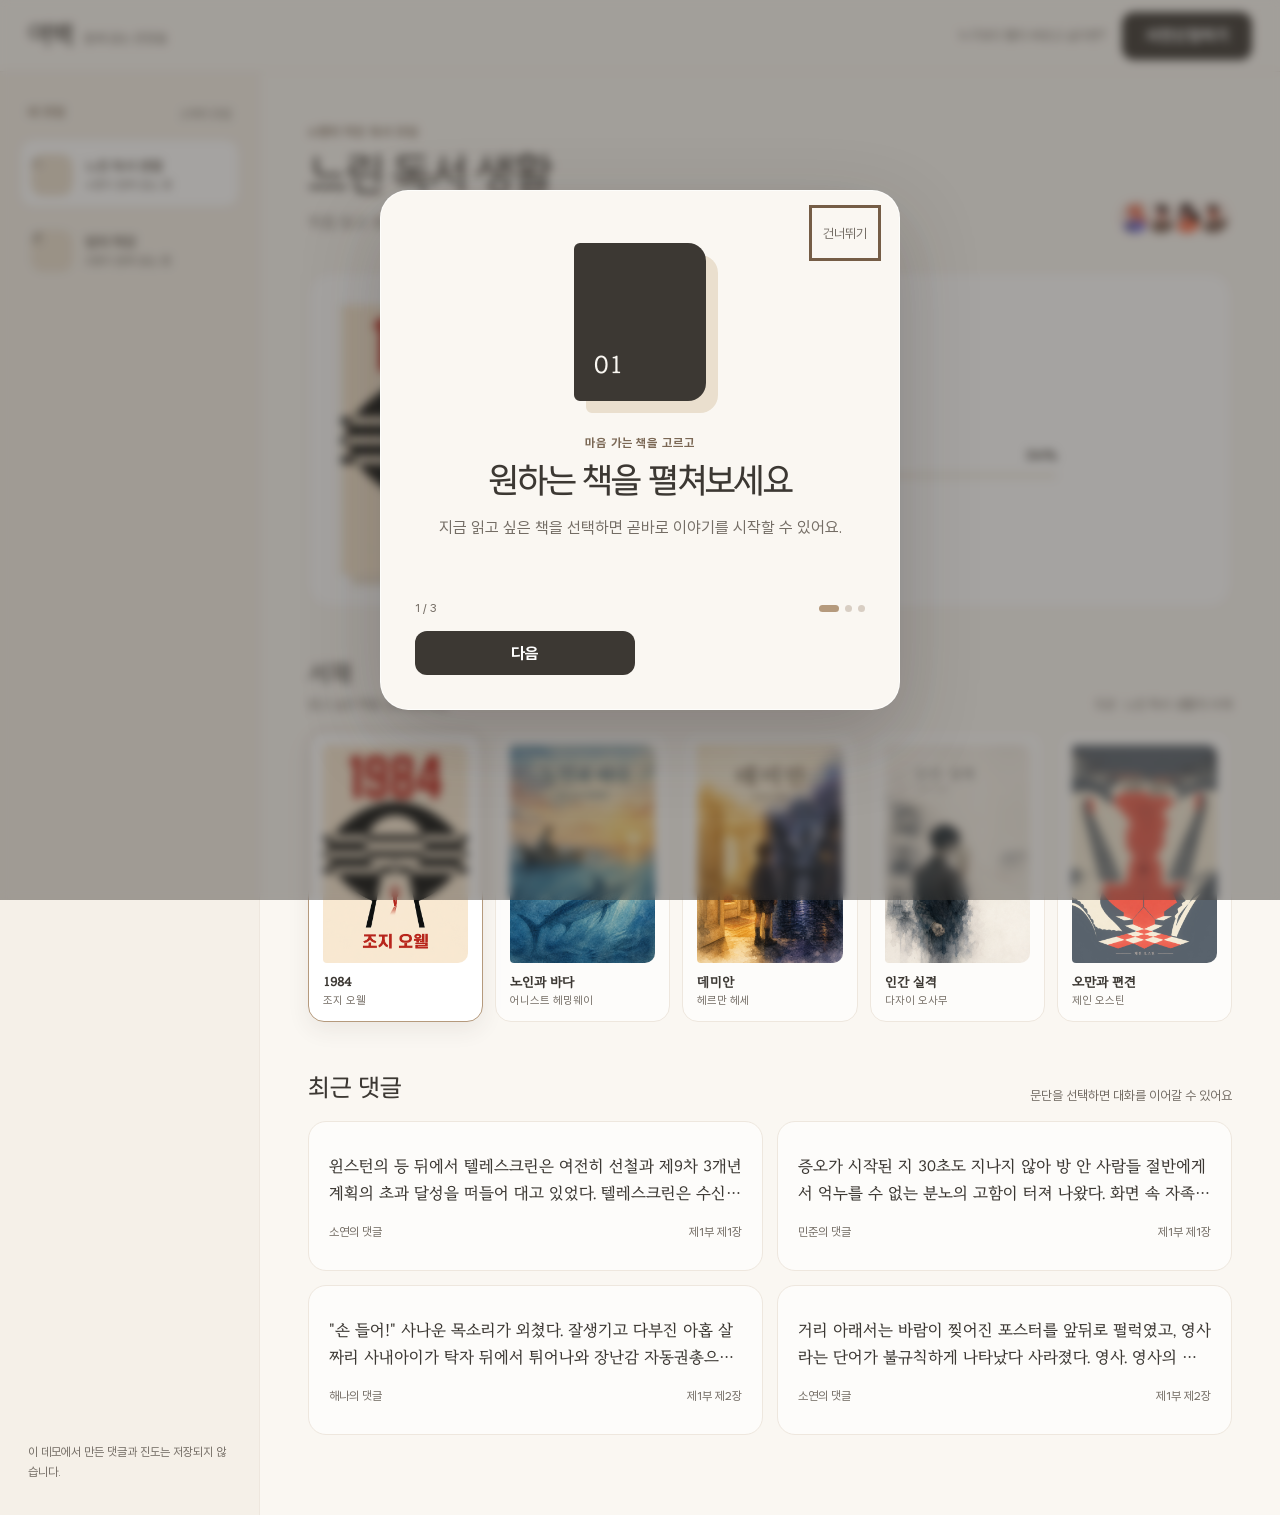
==== index.html @ 8139af8b "feat: 모임과 댓글에 프로필 이미지 적용 제공받은 무료 아바타 원본에서 여섯 인물 이미지를 추출해 모임 멤버와 댓글 작성자에 일관되게 매핑한다. 이미지 로딩 실패 시에는 기존 " ====
<!doctype html>
<html lang="ko">
<head>
  <meta charset="utf-8">
  <meta name="viewport" content="width=device-width, initial-scale=1">
  <meta name="description" content="함께 읽고, 문단에서 대화하는 여백의 브라우저 데모">
  <meta name="waitlist-endpoint" content="https://formspree.io/f/xeaqjkvp">
  <title>여백 — 함께 읽는 독서 모임</title>
  <link rel="icon" type="image/png" sizes="256x256" href="/images/app-icon.png">
  <link rel="stylesheet" href="/css/landing.css?v=20260827-4">
</head>
<body>
  <div id="app" class="app-shell" data-view="home">
    <header class="topbar">
      <button class="brand" type="button" data-action="go-home" aria-label="여백 모임 홈으로 이동">
        <span class="brand-mark" aria-hidden="true">여백</span>
        <span class="brand-copy">함께 읽는 문장들</span>
      </button>
      <div class="topbar-actions">
        <span class="session-note">누구보다 빨리 써보고 싶다면?</span>
        <button class="button button-primary waitlist-cta" type="button" data-action="open-waitlist">사전신청하기</button>
      </div>
    </header>

    <div id="loading" class="loading-state" role="status">
      <span class="loading-dot" aria-hidden="true"></span>
      책장을 펼치고 있어요
    </div>

    <main id="home-view" class="home-view" hidden>
      <nav class="club-nav" aria-label="내 모임">
        <div class="nav-heading">
          <p class="eyebrow">내 모임</p>
          <p class="nav-count">2개의 모임</p>
        </div>
        <div id="club-list" class="club-list"></div>
        <p class="demo-disclaimer">이 데모에서 만든 댓글과 진도는 저장되지 않습니다.</p>
      </nav>

      <section class="club-home" aria-labelledby="club-title">
        <div class="club-heading">
          <div>
            <p id="club-kicker" class="eyebrow"></p>
            <h1 id="club-title"></h1>
            <p id="club-description" class="club-description"></p>
          </div>
          <div id="member-stack" class="member-stack" aria-label="모임원"></div>
        </div>

        <article class="reading-card">
          <div id="book-cover" class="book-cover" aria-hidden="true"></div>
          <div class="reading-summary">
            <p class="eyebrow">함께 읽는 책</p>
            <h2 id="book-title"></h2>
            <p id="book-meta" class="book-meta"></p>
            <div class="progress-block">
              <div class="progress-label">
                <span>나의 독서 진도</span>
                <strong id="home-progress-text">0%</strong>
              </div>
              <div class="progress-track" aria-hidden="true"><span id="home-progress-bar"></span></div>
            </div>
            <button class="button button-primary" type="button" data-action="start-reading">
              이어서 읽기
              <svg aria-hidden="true" viewBox="0 0 24 24"><path d="m9 18 6-6-6-6"/></svg>
            </button>
          </div>
        </article>

        <section class="book-catalog-section" aria-labelledby="book-catalog-title">
          <div class="section-heading">
            <div>
              <h2 id="book-catalog-title" tabindex="-1">서재</h2>
              <p class="section-description subtle-copy">읽고 싶은 책을 선택해보세요</p>
            </div>
            <span id="book-count" class="subtle-copy"></span>
          </div>
          <div id="book-catalog" class="book-catalog"></div>
        </section>

        <section class="activity-section" aria-labelledby="activity-title">
          <div class="section-heading">
            <h2 id="activity-title">최근 댓글</h2>
            <span class="subtle-copy">문단을 선택하면 대화를 이어갈 수 있어요</span>
          </div>
          <div id="activity-list" class="activity-list"></div>
        </section>
      </section>
    </main>

    <main id="reader-view" class="reader-view" hidden>
      <nav class="reader-nav" aria-label="책 목차">
        <button class="back-button" type="button" data-action="go-home">
          <svg aria-hidden="true" viewBox="0 0 24 24"><path d="m15 18-6-6 6-6"/></svg>
          모임으로
        </button>
        <div class="reader-book-meta">
          <div id="reader-cover" class="reader-cover" aria-hidden="true"></div>
          <div><strong id="reader-book-title"></strong><span id="reader-book-author"></span></div>
        </div>
        <div id="chapter-list" class="chapter-list"></div>
      </nav>

      <section class="reading-pane" aria-labelledby="chapter-title">
        <div class="reader-toolbar" aria-label="읽기 설정">
          <button class="mobile-back" type="button" data-action="go-home" aria-label="모임으로 돌아가기">
            <svg aria-hidden="true" viewBox="0 0 24 24"><path d="m15 18-6-6 6-6"/></svg>
          </button>
          <label class="mobile-chapter-select">
            <span>목차</span>
            <select id="mobile-chapter" aria-label="읽을 장 선택"></select>
          </label>
          <div class="reading-progress-control">
            <div class="reading-progress-label">
              <span>독서 진도</span>
              <strong id="reader-progress-text">0%</strong>
            </div>
            <div id="reading-progress" class="reading-progress-track" role="progressbar" aria-label="독서 진행률" aria-valuemin="0" aria-valuemax="100" aria-valuenow="0" aria-valuetext="독서 진행률 0퍼센트">
              <span id="reading-progress-bar"></span>
            </div>
          </div>
          <div class="font-controls" aria-label="본문 글자 크기">
            <span>글자</span>
            <button type="button" data-action="font-decrease" aria-label="본문 글자 작게">가</button>
            <button type="button" data-action="font-increase" aria-label="본문 글자 크게" class="font-large">가</button>
          </div>
        </div>
        <article class="book-page">
          <header class="chapter-heading">
            <p id="chapter-number" class="eyebrow"></p>
            <h1 id="chapter-title" tabindex="-1"></h1>
          </header>
          <div id="passage-list" class="passage-list"></div>
        </article>
      </section>

      <aside id="comment-panel" class="comment-panel" aria-labelledby="comment-heading" aria-hidden="true">
        <div class="comment-panel-header">
          <div>
            <p class="eyebrow">선택한 문단</p>
            <h2 id="comment-heading">함께 남긴 생각</h2>
          </div>
          <button class="icon-button panel-close" type="button" data-action="close-comments" aria-label="댓글 패널 닫기">
            <svg aria-hidden="true" viewBox="0 0 24 24"><path d="m6 6 12 12M18 6 6 18"/></svg>
          </button>
        </div>
        <blockquote id="selected-passage" class="selected-passage"></blockquote>
        <div id="comment-list" class="comment-list"></div>
        <form id="comment-form" class="comment-form">
          <label for="comment-input">내 생각 남기기</label>
          <textarea id="comment-input" rows="3" maxlength="1000" placeholder="이 문단에 당신의 여백을 남겨주세요"></textarea>
          <div class="form-footer">
            <span id="comment-count">0 / 1000</span>
            <div class="form-actions">
              <button id="cancel-edit" class="button button-ghost" type="button" data-action="cancel-edit" hidden>취소</button>
              <button id="submit-comment" class="button button-primary button-small" type="submit" disabled>댓글 남기기</button>
            </div>
          </div>
        </form>
      </aside>
      <button id="panel-scrim" class="panel-scrim" type="button" data-action="close-comments" aria-label="댓글 배경 닫기" tabindex="-1"></button>
    </main>

    <div id="waitlist-backdrop" class="waitlist-backdrop" hidden>
      <section id="waitlist-dialog" class="waitlist-dialog" role="dialog" aria-modal="true" aria-labelledby="waitlist-title" aria-describedby="waitlist-description waitlist-privacy" tabindex="-1">
        <button class="icon-button waitlist-close" type="button" data-action="close-waitlist" aria-label="사전신청 창 닫기">
          <svg aria-hidden="true" viewBox="0 0 24 24"><path d="m6 6 12 12M18 6 6 18"/></svg>
        </button>
        <img class="waitlist-app-icon" src="/images/app-icon.png" width="112" height="112" alt="여백 앱 아이콘">
        <p class="eyebrow">곧 앱스토어에서 만나요</p>
        <h2 id="waitlist-title">여백을 가장 먼저 만나보세요</h2>
        <p id="waitlist-description" class="waitlist-description">지금 사전신청하면 출시 소식과 함께 누구보다 빠르게 이용할 수 있어요.</p>

        <form id="waitlist-form" class="waitlist-form" novalidate>
          <label class="waitlist-email-label" for="waitlist-email">이메일</label>
          <div class="waitlist-field-row">
            <input id="waitlist-email" name="email" type="email" required autocomplete="email" maxlength="254" inputmode="email" placeholder="name@example.com" aria-describedby="waitlist-privacy waitlist-status">
            <button id="waitlist-submit" class="button button-primary" type="submit">사전신청하기</button>
          </div>
          <label class="waitlist-consent" for="waitlist-privacy-consent">
            <input id="waitlist-privacy-consent" name="privacy_consent" type="checkbox" required>
            <span><strong>개인정보 수집·이용에 동의해요. (필수)</strong></span>
          </label>
          <label class="waitlist-consent" for="waitlist-overseas-consent">
            <input id="waitlist-overseas-consent" name="overseas_consent" type="checkbox" required>
            <span><strong>개인정보 국외 이전에 동의해요. (필수)</strong></span>
          </label>
          <details id="waitlist-privacy" class="waitlist-privacy" open>
            <summary>자세히 보기</summary>
            <p><strong>수집·이용:</strong> 이메일 주소 · 여백 앱 출시 및 사전신청 안내 · 출시 안내 발송 후 30일 또는 동의 철회 시까지</p>
            <p><strong>국외 이전:</strong> 이메일 주소 · 미국 Formspree, Inc. (security@formspree.io) · 제출 시 TLS 암호화 전송 · 접수 저장 및 알림 전달 · 전송 후 30일</p>
            <p>각 동의를 거부할 수 있지만, 동의하지 않으면 사전신청을 할 수 없습니다.</p>
          </details>
          <p id="waitlist-status" class="waitlist-status" role="status" aria-live="polite"></p>
        </form>

        <div id="waitlist-success" class="waitlist-success" role="status" aria-live="polite" hidden>
          <span class="waitlist-success-mark" aria-hidden="true">✓</span>
          <h3>사전신청이 완료됐어요</h3>
          <p>여백이 출시되면 가장 먼저 알려드릴게요.</p>
          <button class="button button-primary" type="button" data-action="close-waitlist">확인</button>
        </div>
      </section>
    </div>

    <div id="tutorial-backdrop" class="tutorial-backdrop" hidden>
      <section id="tutorial-dialog" class="tutorial-dialog" role="dialog" aria-modal="true" aria-labelledby="tutorial-title" aria-describedby="tutorial-description" tabindex="-1">
        <button id="tutorial-skip" class="tutorial-skip" type="button" data-action="tutorial-close">건너뛰기</button>
        <div id="tutorial-symbol" class="tutorial-symbol" aria-hidden="true"></div>
        <div class="tutorial-copy" aria-live="polite">
          <p id="tutorial-kicker" class="eyebrow"></p>
          <h2 id="tutorial-title" tabindex="-1"></h2>
          <p id="tutorial-description"></p>
        </div>
        <div class="tutorial-progress">
          <span id="tutorial-step-status"></span>
          <div id="tutorial-dots" class="tutorial-dots" aria-hidden="true"></div>
        </div>
        <div class="tutorial-actions">
          <button id="tutorial-previous" class="button button-ghost" type="button" data-action="tutorial-previous">이전</button>
          <button id="tutorial-next" class="button button-primary" type="button" data-action="tutorial-next">다음</button>
        </div>
      </section>
    </div>

    <div id="toast" class="toast" role="status" aria-live="polite" aria-atomic="true"></div>
  </div>
  <script src="/js/demo.js?v=20260827-3" defer></script>
</body>
</html>
---- css/landing.css ----
@font-face {
  font-family: "Wanted Sans";
  src: url("/fonts/wanted-sans-regular.ttf") format("truetype");
  font-weight: 400;
  font-display: swap;
}

@font-face {
  font-family: "Wanted Sans";
  src: url("/fonts/wanted-sans-bold.ttf") format("truetype");
  font-weight: 700;
  font-display: swap;
}

@font-face {
  font-family: "Yuhan Kimberly";
  src: url("/fonts/yuhan-kimberly-medium.ttf") format("truetype");
  font-weight: 500 800;
  font-display: swap;
}

@font-face {
  font-family: "RIDI Batang";
  src: url("/fonts/ridi-batang.otf") format("opentype");
  font-weight: 400;
  font-display: swap;
}

:root {
  --paper: #faf7f2;
  --ink: #3c3833;
  --accent: #b59a7d;
  --surface: #fff;
  --soft: #f5f0e8;
  --highlight: #eadfce;
  --line: #eee7de;
  --muted: #746d65;
  --sans: "Wanted Sans", "Pretendard", "Noto Sans KR", system-ui, sans-serif;
  --brand: "Yuhan Kimberly", "Nanum Myeongjo", serif;
  --reader: "RIDI Batang", "KoPub Batang", "Noto Serif KR", serif;
  --reader-size: 19px;
  --focus: #755d46;
}

* { box-sizing: border-box; }
[hidden] { display: none !important; }
html { color-scheme: light; background: var(--paper); }
body { margin: 0; color: var(--ink); background: var(--paper); font-family: var(--sans); }
button, textarea, input, select { font: inherit; }
button { color: inherit; }
button, input[type="range"] { cursor: pointer; }
button:focus-visible, textarea:focus-visible, input:focus-visible, select:focus-visible, #chapter-title:focus-visible { outline: 3px solid var(--focus); outline-offset: 3px; }
svg { width: 20px; height: 20px; fill: none; stroke: currentColor; stroke-width: 1.8; stroke-linecap: round; stroke-linejoin: round; }

.app-shell { min-height: 100dvh; }
.topbar { height: 72px; padding: 0 28px; display: flex; align-items: center; justify-content: space-between; border-bottom: 1px solid var(--line); background: color-mix(in srgb, var(--paper) 94%, transparent); position: sticky; top: 0; z-index: 20; backdrop-filter: blur(12px); }
.brand { display: flex; align-items: baseline; gap: 12px; padding: 8px 0; border: 0; background: none; }
.brand-mark { font-family: var(--brand); font-size: 26px; font-weight: 700; letter-spacing: -.04em; }
.brand-copy { color: var(--muted); font-size: 13px; }
.topbar-actions { display: flex; align-items: center; gap: 16px; }
.session-note, .subtle-copy { color: var(--muted); font-size: 13px; }
.button { min-height: 44px; padding: 0 18px; display: inline-flex; align-items: center; justify-content: center; gap: 8px; border: 1px solid transparent; border-radius: 12px; font-weight: 650; transition: background 180ms ease, border-color 180ms ease, transform 180ms ease; }
.button-primary { background: var(--ink); color: var(--surface); }
.button-primary:disabled { cursor: not-allowed; opacity: .42; }
.button-ghost { background: transparent; border-color: #d8cec3; }
.button-small { min-height: 40px; padding-inline: 15px; }
.waitlist-cta { min-height: 48px; padding-inline: 22px; font-weight: 750; }

.loading-state { min-height: calc(100dvh - 72px); display: flex; gap: 12px; align-items: center; justify-content: center; color: var(--muted); }
.loading-dot { width: 10px; height: 10px; border-radius: 50%; background: var(--accent); animation: breathe 1s ease-in-out infinite alternate; }
@keyframes breathe { to { opacity: .35; transform: scale(.75); } }

.home-view { width: 100%; min-width: 0; min-height: calc(100dvh - 72px); grid-template-columns: 260px minmax(0, 1fr); }
.home-view:not([hidden]) { display: grid; }
.club-nav { min-width: 0; padding: 32px 20px; border-right: 1px solid var(--line); background: var(--soft); display: flex; flex-direction: column; }
.nav-heading { padding: 0 8px 18px; display: flex; justify-content: space-between; align-items: end; }
.eyebrow { margin: 0; color: #7b6855; font-size: 12px; line-height: 1.4; font-weight: 750; letter-spacing: .08em; text-transform: uppercase; }
.nav-count { margin: 0; color: var(--muted); font-size: 12px; }
.club-list { display: grid; gap: 8px; }
.club-button { width: 100%; min-height: 64px; padding: 10px; border: 1px solid transparent; border-radius: 14px; background: transparent; display: grid; grid-template-columns: 42px 1fr; gap: 12px; text-align: left; align-items: center; }
.club-button[aria-current="true"] { background: var(--surface); border-color: var(--line); }
.club-icon { width: 42px; height: 42px; border-radius: 12px; display: grid; place-items: center; background: var(--highlight); font-family: var(--brand); font-weight: 700; }
.club-button strong, .club-button span { display: block; overflow: hidden; text-overflow: ellipsis; white-space: nowrap; }
.club-button strong { font-size: 14px; }
.club-button span { margin-top: 4px; color: var(--muted); font-size: 12px; }
.demo-disclaimer { margin: auto 8px 0; color: var(--muted); font-size: 12px; line-height: 1.65; }
.club-home { width: min(1050px, 100%); min-width: 0; margin: 0 auto; padding: 52px 48px 80px; }
.club-heading { display: flex; justify-content: space-between; gap: 32px; align-items: end; }
.club-heading h1 { margin: 8px 0 6px; font-family: var(--brand); font-size: clamp(30px, 4vw, 44px); letter-spacing: -.04em; }
.club-description { max-width: 620px; margin: 0; color: var(--muted); line-height: 1.7; }
.member-stack { display: flex; flex-direction: row-reverse; justify-content: flex-end; padding-left: 12px; }
.member-avatar { width: 38px; height: 38px; margin-left: -12px; display: grid; place-items: center; overflow: hidden; position: relative; border: 3px solid var(--paper); border-radius: 50%; background: var(--highlight); font-size: 12px; font-weight: 750; }
.member-avatar:nth-child(even) { background: #ded9cf; }
.reading-card { margin-top: 36px; padding: 32px; display: grid; grid-template-columns: 180px minmax(0, 1fr); gap: 36px; align-items: center; border: 1px solid var(--line); border-radius: 24px; background: var(--surface); }
.book-cover { aspect-ratio: 2 / 3; padding: 18px; border-radius: 5px 14px 14px 5px; overflow: hidden; background: var(--ink); color: var(--paper); display: flex; align-items: flex-end; box-shadow: 10px 10px 0 var(--highlight); font-family: var(--reader); font-size: 19px; line-height: 1.45; word-break: keep-all; }
.book-cover.has-image { padding: 0; }
.book-cover img, .book-choice-cover img, .reader-cover img { width: 100%; height: 100%; display: block; object-fit: cover; }
.reading-summary h2 { margin: 8px 0 6px; font-family: var(--reader); font-size: clamp(25px, 3vw, 34px); font-weight: 600; }
.book-meta { margin: 0; color: var(--muted); }
.progress-block { max-width: 500px; margin: 30px 0 22px; }
.progress-label { margin-bottom: 9px; display: flex; justify-content: space-between; font-size: 13px; }
.progress-track { height: 7px; border-radius: 99px; background: var(--soft); overflow: hidden; }
.progress-track span { height: 100%; display: block; border-radius: inherit; background: var(--accent); transition: width 200ms ease; }
.book-catalog-section, .activity-section { margin-top: 52px; }
.section-heading { display: flex; justify-content: space-between; align-items: end; gap: 24px; margin-bottom: 18px; }
.section-heading h2 { margin: 6px 0 0; font-family: var(--brand); font-size: 24px; }
.section-heading h2:first-child { margin-top: 0; }
.section-description { margin: 8px 0 0; }
.book-catalog { display: grid; grid-template-columns: repeat(5, minmax(0, 1fr)); gap: 12px; }
.book-choice { min-width: 0; padding: 14px; border: 1px solid var(--line); border-radius: 16px; background: rgba(255,255,255,.64); text-align: left; transition: border-color 180ms ease, background 180ms ease, transform 180ms ease; }
.book-choice[aria-current="true"] { border-color: var(--accent); background: var(--surface); box-shadow: 0 8px 22px rgba(60,56,51,.08); }
.book-choice-cover { aspect-ratio: 2 / 3; margin-bottom: 13px; padding: 12px; border-radius: 4px 10px 10px 4px; overflow: hidden; display: flex; align-items: flex-end; background: var(--book-tone, var(--ink)); color: var(--paper); font-family: var(--reader); font-size: 13px; line-height: 1.35; word-break: keep-all; }
.book-choice-cover.has-image { padding: 0; }
.book-choice strong, .book-choice span { display: block; overflow: hidden; text-overflow: ellipsis; white-space: nowrap; }
.book-choice strong { font-family: var(--reader); font-size: 13px; }
.book-choice > span:last-child { margin-top: 5px; color: var(--muted); font-size: 11px; }
.book-choice:nth-child(5n+2) { --book-tone: #74665a; }
.book-choice:nth-child(5n+3) { --book-tone: #5d6860; }
.book-choice:nth-child(5n+4) { --book-tone: #6f6062; }
.book-choice:nth-child(5n+5) { --book-tone: #59636d; }
.activity-list { display: grid; grid-template-columns: repeat(2, minmax(0, 1fr)); gap: 14px; }
.activity-card { min-height: 150px; padding: 20px; border: 1px solid var(--line); border-radius: 18px; background: rgba(255,255,255,.64); text-align: left; }
.activity-card blockquote { margin: 0 0 18px; font-family: var(--reader); line-height: 1.7; display: -webkit-box; -webkit-line-clamp: 2; -webkit-box-orient: vertical; overflow: hidden; }
.activity-meta { display: flex; justify-content: space-between; gap: 16px; color: var(--muted); font-size: 12px; }

.reader-view { min-height: calc(100dvh - 72px); grid-template-columns: 230px minmax(480px, 1fr) 360px; }
.reader-view:not([hidden]) { display: grid; }
.reader-nav { padding: 24px 16px; border-right: 1px solid var(--line); background: var(--soft); }
.back-button, .mobile-back { min-height: 44px; border: 0; background: none; display: inline-flex; align-items: center; gap: 8px; font-weight: 650; }
.reader-book-meta { margin: 22px 4px 28px; display: grid; grid-template-columns: 44px minmax(0, 1fr); gap: 12px; align-items: center; }
.reader-cover { width: 44px; aspect-ratio: 2 / 3; border-radius: 3px 7px 7px 3px; overflow: hidden; background: var(--ink); box-shadow: 4px 4px 0 var(--highlight); }
.reader-book-meta strong, .reader-book-meta span { display: block; overflow: hidden; text-overflow: ellipsis; white-space: nowrap; }
.reader-book-meta strong { font-family: var(--reader); font-size: 13px; }
.reader-book-meta span { margin-top: 4px; color: var(--muted); font-size: 11px; }
.chapter-list { display: grid; gap: 4px; }
.chapter-button { width: 100%; min-height: 48px; padding: 8px 10px; border: 0; border-radius: 10px; background: transparent; display: grid; grid-template-columns: 24px 1fr; gap: 8px; text-align: left; color: var(--muted); }
.chapter-button[aria-current="true"] { color: var(--ink); background: var(--surface); font-weight: 700; }
.chapter-number { color: var(--accent); }
.reading-pane { min-width: 0; background: var(--paper); }
.reader-toolbar { min-height: 68px; padding: 10px 24px; border-bottom: 1px solid var(--line); display: flex; align-items: center; justify-content: space-between; gap: 24px; position: sticky; top: 72px; z-index: 10; background: color-mix(in srgb, var(--paper) 95%, transparent); backdrop-filter: blur(10px); }
.mobile-back { display: none; padding: 0; }
.mobile-chapter-select { display: none; }
.reading-progress-control { flex: 1; max-width: 420px; display: grid; gap: 7px; font-size: 12px; color: var(--muted); }
.reading-progress-label { display: flex; align-items: center; justify-content: space-between; gap: 12px; }
.reading-progress-label span { display: flex; align-items: baseline; gap: 8px; }
.reading-progress-control strong { color: var(--ink); }
.reading-progress-track { height: 7px; border-radius: 99px; background: #e9e1d7; overflow: hidden; }
.reading-progress-track span { width: 0; height: 100%; display: block; border-radius: inherit; background: var(--accent); transition: width 180ms ease; }
.font-controls { display: flex; align-items: center; gap: 5px; color: var(--muted); font-size: 12px; }
.font-controls button { width: 40px; height: 40px; border: 1px solid var(--line); border-radius: 10px; background: var(--surface); font-family: var(--reader); }
.font-controls .font-large { font-size: 18px; }
.book-page { width: min(680px, calc(100% - 56px)); margin: 0 auto; padding: 68px 0 120px; }
.chapter-heading { margin-bottom: 50px; }
.chapter-heading h1 { margin: 10px 0 18px; font-family: var(--reader); font-size: clamp(30px, 4vw, 42px); font-weight: 600; line-height: 1.4; }
.passage-list { display: grid; gap: 10px; font-family: var(--reader); font-size: var(--reader-size); line-height: 2.05; word-break: keep-all; }
.passage { width: calc(100% + 28px); margin-left: -14px; padding: 12px 14px; border: 0; border-left: 3px solid transparent; border-radius: 8px; background: transparent; text-align: left; position: relative; }
.passage.has-comments { text-decoration: underline; text-decoration-color: var(--accent); text-decoration-thickness: 2px; text-underline-offset: 5px; }
.passage[aria-pressed="true"] { background: var(--highlight); border-left-color: var(--accent); text-decoration: none; }
.passage-badge { margin-left: 8px; display: inline-flex; min-width: 23px; height: 23px; padding: 0 7px; align-items: center; justify-content: center; border-radius: 99px; background: var(--surface); color: var(--muted); font: 700 11px/1 var(--sans); text-decoration: none; vertical-align: middle; }
.comment-panel { min-width: 0; padding: 26px 24px; border-left: 1px solid var(--line); background: var(--surface); display: flex; flex-direction: column; max-height: calc(100dvh - 72px); position: sticky; top: 72px; }
.comment-panel[aria-hidden="true"] { opacity: .66; }
.comment-panel-header { display: flex; align-items: start; justify-content: space-between; gap: 16px; }
.comment-panel h2 { margin: 6px 0 0; font-family: var(--brand); font-size: 22px; }
.icon-button { width: 44px; height: 44px; padding: 0; border: 1px solid var(--line); border-radius: 12px; background: var(--surface); display: grid; place-items: center; }
.panel-close { display: none; }
.selected-passage { margin: 22px 0 18px; padding: 15px 16px; border-left: 3px solid var(--accent); background: var(--soft); color: #5b554f; font-family: var(--reader); font-size: 14px; line-height: 1.8; }
.selected-passage:empty::after { content: "본문에서 문단을 선택해 주세요."; font-family: var(--sans); color: var(--muted); }
.comment-list { flex: 1; min-height: 120px; overflow: auto; padding-right: 3px; }
.comment-empty { padding: 24px 0; color: var(--muted); font-size: 13px; line-height: 1.7; text-align: center; }
.comment { padding: 15px 0; border-bottom: 1px solid var(--line); }
.comment.is-targeted { animation: comment-highlight 1800ms ease-out; }
@keyframes comment-highlight {
  from { background: var(--highlight); box-shadow: 0 0 0 8px var(--highlight); }
  to { background: transparent; box-shadow: 0 0 0 0 transparent; }
}
.comment-top { display: flex; justify-content: space-between; gap: 12px; align-items: center; }
.comment-author { display: flex; gap: 8px; align-items: center; font-size: 13px; font-weight: 750; }
.tiny-avatar { width: 26px; height: 26px; display: grid; place-items: center; overflow: hidden; position: relative; border-radius: 50%; background: var(--highlight); font-size: 10px; }
.member-avatar img, .tiny-avatar img { width: 100%; height: 100%; display: block; position: absolute; inset: 0; object-fit: cover; }
.comment-actions { display: flex; }
.comment-actions button { min-width: 40px; min-height: 36px; border: 0; background: none; color: var(--muted); font-size: 11px; }
.comment p { margin: 10px 0 0; font-size: 14px; line-height: 1.7; white-space: pre-wrap; }
.comment-form { margin-top: 18px; padding-top: 18px; border-top: 1px solid var(--line); }
.comment-form label { display: block; margin-bottom: 9px; font-size: 13px; font-weight: 750; }
.comment-form textarea { width: 100%; resize: vertical; min-height: 86px; padding: 12px; border: 1px solid #d8cec3; border-radius: 12px; color: var(--ink); background: var(--paper); line-height: 1.55; }
.form-footer { margin-top: 8px; display: flex; align-items: center; justify-content: space-between; gap: 12px; color: var(--muted); font-size: 11px; }
.form-actions { display: flex; gap: 6px; }
.panel-scrim { display: none; }
.waitlist-backdrop { padding: 24px; position: fixed; inset: 0; z-index: 130; display: grid; place-items: center; background: rgba(60,56,51,.5); backdrop-filter: blur(6px); }
.waitlist-dialog { width: min(520px, 100%); max-height: calc(100dvh - 48px); overflow-y: auto; padding: 38px; border: 1px solid rgba(255,255,255,.72); border-radius: 28px; background: var(--paper); box-shadow: 0 28px 80px rgba(40,35,30,.28); position: relative; text-align: center; }
.waitlist-close { position: absolute; top: 18px; right: 18px; }
.waitlist-app-icon { width: 112px; height: 112px; margin: 2px auto 24px; display: block; border-radius: 28px; box-shadow: 0 14px 32px rgba(60,56,51,.16); }
.waitlist-dialog h2 { margin: 10px 0 12px; font-family: var(--brand); font-size: clamp(27px, 5vw, 36px); letter-spacing: -.04em; word-break: keep-all; }
.waitlist-description { max-width: 400px; margin: 0 auto; color: var(--muted); line-height: 1.75; word-break: keep-all; }
.waitlist-form { margin-top: 28px; text-align: left; }
.waitlist-email-label { display: block; margin-bottom: 9px; font-size: 13px; font-weight: 750; }
.waitlist-field-row { display: grid; grid-template-columns: minmax(0, 1fr) auto; gap: 8px; }
.waitlist-field-row input { width: 100%; min-width: 0; min-height: 48px; padding: 0 14px; border: 1px solid #d8cec3; border-radius: 12px; color: var(--ink); background: var(--surface); }
.waitlist-field-row input::placeholder { color: #a49c94; }
.waitlist-field-row input[aria-invalid="true"] { border-color: #a1493f; }
.waitlist-consent { margin: 13px 0 0; display: flex; align-items: flex-start; gap: 9px; color: var(--ink); font-size: 12px; line-height: 1.5; cursor: pointer; }
.waitlist-consent input { width: 16px; height: 16px; margin: 1px 0 0; flex: 0 0 auto; accent-color: var(--ink); }
.waitlist-consent input[aria-invalid="true"] { outline: 2px solid #a1493f; outline-offset: 2px; }
.waitlist-privacy { margin: 8px 0 0 25px; color: var(--muted); font-size: 11px; line-height: 1.55; }
.waitlist-privacy summary { width: fit-content; cursor: pointer; text-decoration: underline; text-underline-offset: 2px; }
.waitlist-privacy p { margin: 7px 0 0; }
.waitlist-status { min-height: 20px; margin: 8px 0 0; color: #98433a; font-size: 13px; line-height: 1.5; }
.waitlist-success { padding-top: 10px; }
.waitlist-success-mark { width: 54px; height: 54px; margin: 0 auto 18px; border-radius: 50%; display: grid; place-items: center; background: var(--highlight); color: #5d4d3c; font-size: 25px; font-weight: 750; }
.waitlist-success h3 { margin: 0; font-family: var(--brand); font-size: 26px; }
.waitlist-success p { margin: 10px 0 24px; color: var(--muted); line-height: 1.65; }
.waitlist-success .button { width: 100%; }
.tutorial-backdrop { padding: 24px; position: fixed; inset: 0; z-index: 120; display: grid; place-items: center; background: rgba(60,56,51,.46); backdrop-filter: blur(5px); }
.tutorial-dialog { width: min(520px, 100%); min-height: 520px; padding: 34px; border: 1px solid rgba(255,255,255,.72); border-radius: 28px; background: var(--paper); box-shadow: 0 28px 80px rgba(40,35,30,.24); position: relative; display: flex; flex-direction: column; }
.tutorial-skip { min-height: 44px; padding: 0 8px; border: 0; background: transparent; color: var(--muted); position: absolute; top: 20px; right: 24px; font-size: 13px; }
.tutorial-symbol { width: 132px; height: 158px; margin: 18px auto 34px; padding: 20px; border-radius: 6px 18px 18px 6px; display: grid; place-items: end start; background: var(--ink); color: var(--paper); box-shadow: 12px 12px 0 var(--highlight); font-family: var(--reader); font-size: 26px; line-height: 1.2; transition: background 180ms ease, transform 180ms ease; }
.tutorial-dialog[data-step="1"] .tutorial-symbol { background: #5d6860; transform: rotate(1.5deg); }
.tutorial-dialog[data-step="2"] .tutorial-symbol { background: #6f6062; transform: rotate(-1.5deg); }
.tutorial-copy { text-align: center; }
.tutorial-copy h2 { margin: 9px 0 12px; font-family: var(--brand); font-size: clamp(26px, 5vw, 34px); letter-spacing: -.035em; }
.tutorial-copy > p:last-child { max-width: 410px; margin: 0 auto; color: var(--muted); line-height: 1.75; word-break: keep-all; }
.tutorial-progress { margin-top: auto; padding-top: 32px; display: flex; align-items: center; justify-content: space-between; color: var(--muted); font-size: 12px; }
.tutorial-dots { display: flex; gap: 6px; }
.tutorial-dot { width: 7px; height: 7px; border-radius: 50%; background: #d8cec3; }
.tutorial-dot.is-current { width: 20px; border-radius: 99px; background: var(--accent); }
.tutorial-actions { margin-top: 16px; display: grid; grid-template-columns: 1fr 1fr; gap: 10px; }
.toast { max-width: min(420px, calc(100vw - 32px)); padding: 12px 16px; border: 1px solid var(--line); border-radius: 12px; background: var(--ink); color: var(--surface); position: fixed; left: 50%; bottom: 24px; z-index: 100; transform: translate(-50%, 20px); opacity: 0; pointer-events: none; font-size: 13px; transition: opacity 180ms ease, transform 180ms ease; }
.toast.is-visible { opacity: 1; transform: translate(-50%, 0); }

@media (hover: hover) {
  .button:not(:disabled):hover { transform: translateY(-1px); }
  .button-primary:hover { background: #514b44; }
  .button-ghost:hover, .club-button:hover, .chapter-button:hover { background: var(--surface); border-color: var(--line); }
  .passage:hover { background: color-mix(in srgb, var(--highlight) 45%, transparent); }
  .activity-card:hover { border-color: var(--accent); }
}

@media (max-width: 1100px) {
  .reader-view { grid-template-columns: 205px minmax(460px, 1fr) 320px; }
  .comment-panel { padding-inline: 18px; }
}

@media (max-width: 1000px) {
  .book-catalog { grid-template-columns: repeat(3, minmax(0, 1fr)); }
  .reader-view { grid-template-columns: 190px minmax(0, 1fr); }
  .comment-panel { width: min(430px, 100vw); height: min(78dvh, 680px); max-height: none; padding: 22px 20px max(22px, env(safe-area-inset-bottom)); border: 0; border-radius: 24px 24px 0 0; position: fixed; left: auto; right: 0; top: auto; bottom: 0; z-index: 50; transform: translateY(105%); opacity: 1; transition: transform 220ms ease; }
  .comment-panel.is-open { transform: translateY(0); }
  .panel-close { display: grid; }
  .panel-scrim { width: 100%; height: 100%; padding: 0; border: 0; background: rgba(60,56,51,.32); position: fixed; inset: 0; z-index: 40; opacity: 0; pointer-events: none; transition: opacity 220ms ease; }
  .panel-scrim.is-open { display: block; opacity: 1; pointer-events: auto; }
}

@media (max-width: 700px) {
  .topbar { height: 62px; padding: 0 16px; }
  .brand-copy, .session-note { display: none; }
  .button-ghost { min-height: 40px; padding-inline: 12px; font-size: 12px; }
  .waitlist-cta { min-height: 44px; padding-inline: 16px; font-size: 13px; }
  .home-view { min-height: calc(100dvh - 62px); grid-template-columns: 1fr; }
  .club-nav { padding: 18px 16px 0; border: 0; background: var(--paper); display: block; }
  .nav-heading { padding: 0 0 10px; }
  .club-list { width: 100%; min-width: 0; display: flex; overflow-x: auto; padding-bottom: 4px; scroll-snap-type: x mandatory; }
  .club-button { min-width: 215px; background: var(--soft); scroll-snap-align: start; }
  .club-button[aria-current="true"] { border-color: var(--accent); }
  .demo-disclaimer { margin: 14px 0 0; }
  .club-home { padding: 32px 16px 64px; }
  .club-heading { display: block; }
  .member-stack { margin-top: 18px; justify-content: flex-end; }
  .reading-card { margin-top: 24px; padding: 22px; grid-template-columns: 105px minmax(0, 1fr); gap: 22px; border-radius: 20px; }
  .book-cover { padding: 12px; font-size: 14px; box-shadow: 7px 7px 0 var(--highlight); }
  .reading-summary h2 { font-size: 21px; }
  .progress-block { margin: 20px 0 16px; }
  .book-catalog-section, .activity-section { margin-top: 42px; }
  .section-heading { display: block; }
  .section-heading .subtle-copy { display: block; margin-top: 8px; }
  .book-catalog { display: flex; overflow-x: auto; margin-inline: -16px; padding: 0 16px 8px; scroll-snap-type: x mandatory; }
  .book-choice { min-width: 142px; scroll-snap-align: start; }
  .activity-list { grid-template-columns: 1fr; }
  .reader-view { min-height: calc(100dvh - 62px); }
  .reader-view:not([hidden]) { display: block !important; }
  .reader-nav { display: none; }
  .reader-toolbar { min-height: 62px; padding: 9px 16px; top: 62px; gap: 12px; }
  .mobile-back { display: inline-flex; min-width: 44px; }
  .mobile-chapter-select { min-width: 0; display: grid; grid-template-columns: auto minmax(0, 1fr); gap: 8px; align-items: center; color: var(--muted); font-size: 12px; }
  .mobile-chapter-select select { min-width: 0; height: 40px; padding: 0 30px 0 10px; border: 1px solid var(--line); border-radius: 10px; color: var(--ink); background: var(--surface); }
  .reader-toolbar { flex-wrap: wrap; }
  .reading-progress-control { order: 4; flex-basis: 100%; max-width: none; display: block; }
  .reading-progress-label { margin-bottom: 5px; }
  .font-controls > span { display: none; }
  .book-page { width: calc(100% - 36px); padding: 44px 0 100px; }
  .chapter-heading { margin-bottom: 36px; }
  .chapter-heading h1 { font-size: 29px; }
  .passage-list { font-size: var(--reader-size); line-height: 1.95; }
  .passage { width: calc(100% + 16px); margin-left: -8px; padding-inline: 8px; }
}

@media (max-width: 430px) {
  .reading-card { grid-template-columns: 86px minmax(0, 1fr); gap: 18px; padding: 18px; }
  .reading-summary .eyebrow, .book-meta { font-size: 11px; }
  .reading-summary h2 { margin-top: 5px; }
  .reading-summary .button { width: 100%; padding-inline: 8px; font-size: 13px; }
  .font-controls button { width: 36px; height: 36px; }
  .tutorial-backdrop { padding: 12px; align-items: end; }
  .tutorial-dialog { min-height: min(610px, calc(100dvh - 24px)); padding: 30px 22px 22px; border-radius: 26px; }
  .tutorial-symbol { width: 112px; height: 136px; margin-top: 12px; margin-bottom: 28px; }
  .tutorial-skip { top: 14px; right: 16px; }
  .waitlist-backdrop { padding: 12px; align-items: end; }
  .waitlist-dialog { max-height: calc(100dvh - 24px); padding: 32px 22px 22px; border-radius: 26px; }
  .waitlist-app-icon { width: 88px; height: 88px; margin-bottom: 20px; border-radius: 23px; }
  .waitlist-field-row { grid-template-columns: 1fr; }
  .waitlist-field-row .button { width: 100%; }
  .waitlist-close { top: 12px; right: 12px; }
}

@media (prefers-reduced-motion: reduce) {
  *, *::before, *::after { scroll-behavior: auto !important; animation-duration: .01ms !important; animation-iteration-count: 1 !important; transition-duration: .01ms !important; }
}
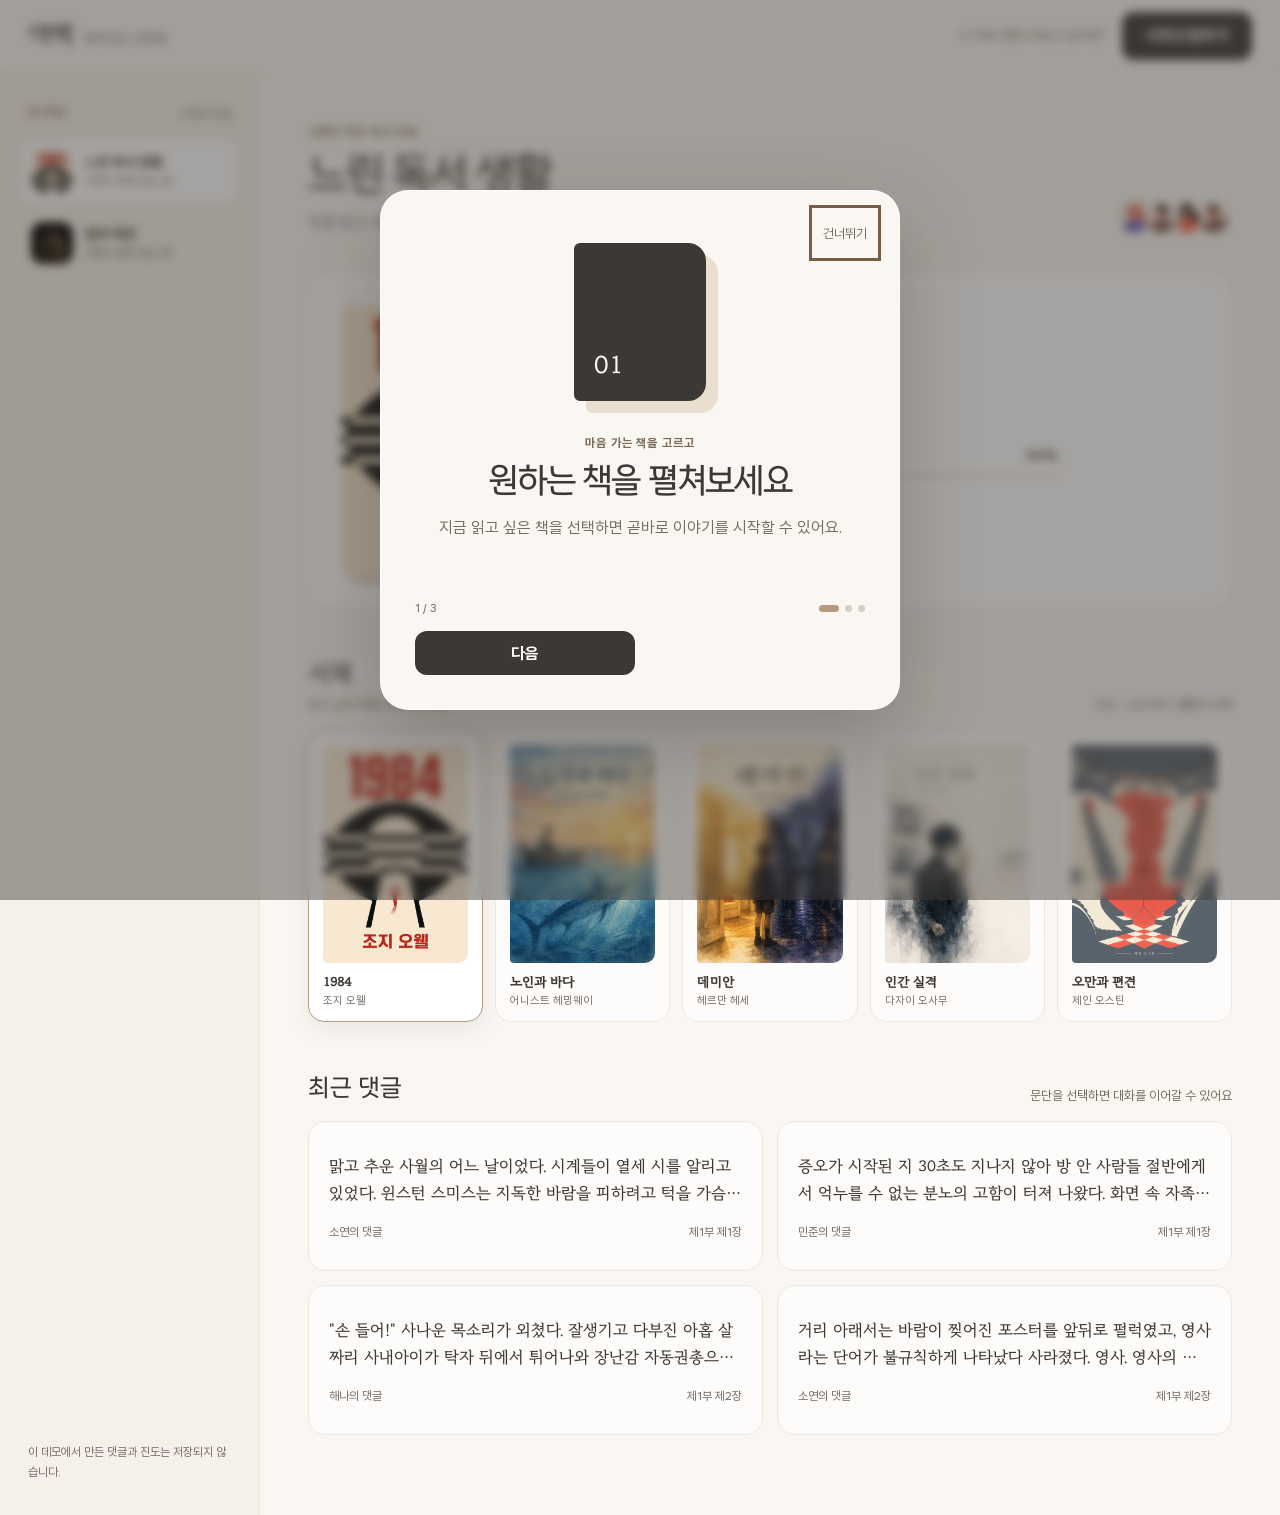
==== commit d929e81a: "feat: 사전신청을 국내 서버 API에 연동 Formspree와 국외 이전 동의를 제거하고 운영 사전신청 API로 이메일만 전송한다. 중복 신청, 잘못된 입력, 요청 제한 응답을" ====
--- a/index.html
+++ b/index.html
@@ -4,7 +4,7 @@
   <meta charset="utf-8">
   <meta name="viewport" content="width=device-width, initial-scale=1">
   <meta name="description" content="함께 읽고, 문단에서 대화하는 여백의 브라우저 데모">
-  <meta name="waitlist-endpoint" content="https://formspree.io/f/xeaqjkvp">
+  <meta name="waitlist-endpoint" content="https://yeobaek.duckdns.org/api/pre-registrations">
   <title>여백 — 함께 읽는 독서 모임</title>
   <link rel="icon" type="image/png" sizes="256x256" href="/images/app-icon.png">
   <link rel="stylesheet" href="/css/landing.css?v=20260827-4">
@@ -181,15 +181,11 @@
             <input id="waitlist-privacy-consent" name="privacy_consent" type="checkbox" required>
             <span><strong>개인정보 수집·이용에 동의해요. (필수)</strong></span>
           </label>
-          <label class="waitlist-consent" for="waitlist-overseas-consent">
-            <input id="waitlist-overseas-consent" name="overseas_consent" type="checkbox" required>
-            <span><strong>개인정보 국외 이전에 동의해요. (필수)</strong></span>
-          </label>
           <details id="waitlist-privacy" class="waitlist-privacy" open>
             <summary>자세히 보기</summary>
             <p><strong>수집·이용:</strong> 이메일 주소 · 여백 앱 출시 및 사전신청 안내 · 출시 안내 발송 후 30일 또는 동의 철회 시까지</p>
-            <p><strong>국외 이전:</strong> 이메일 주소 · 미국 Formspree, Inc. (security@formspree.io) · 제출 시 TLS 암호화 전송 · 접수 저장 및 알림 전달 · 전송 후 30일</p>
-            <p>각 동의를 거부할 수 있지만, 동의하지 않으면 사전신청을 할 수 없습니다.</p>
+            <p><strong>처리 위치:</strong> 국내 리전의 여백 서버에서 안전하게 처리합니다.</p>
+            <p>동의를 거부할 수 있지만, 동의하지 않으면 사전신청을 할 수 없습니다.</p>
           </details>
           <p id="waitlist-status" class="waitlist-status" role="status" aria-live="polite"></p>
         </form>
@@ -225,6 +221,6 @@
 
     <div id="toast" class="toast" role="status" aria-live="polite" aria-atomic="true"></div>
   </div>
-  <script src="/js/demo.js?v=20260827-3" defer></script>
+  <script src="/js/demo.js?v=20260827-4" defer></script>
 </body>
 </html>
--- a/css/landing.css
+++ b/css/landing.css
@@ -79,10 +79,12 @@
 .club-list { display: grid; gap: 8px; }
 .club-button { width: 100%; min-height: 64px; padding: 10px; border: 1px solid transparent; border-radius: 14px; background: transparent; display: grid; grid-template-columns: 42px 1fr; gap: 12px; text-align: left; align-items: center; }
 .club-button[aria-current="true"] { background: var(--surface); border-color: var(--line); }
-.club-icon { width: 42px; height: 42px; border-radius: 12px; display: grid; place-items: center; background: var(--highlight); font-family: var(--brand); font-weight: 700; }
-.club-button strong, .club-button span { display: block; overflow: hidden; text-overflow: ellipsis; white-space: nowrap; }
-.club-button strong { font-size: 14px; }
-.club-button span { margin-top: 4px; color: var(--muted); font-size: 12px; }
+.club-icon { width: 42px; height: 42px; border-radius: 12px; overflow: hidden; display: grid; place-items: center; background: var(--highlight); font-family: var(--brand); font-weight: 700; }
+.club-icon img { width: 100%; height: 100%; display: block; object-fit: cover; }
+.club-copy { min-width: 0; }
+.club-copy strong, .club-copy span { display: block; overflow: hidden; text-overflow: ellipsis; white-space: nowrap; }
+.club-copy strong { font-size: 14px; }
+.club-copy span { margin-top: 4px; color: var(--muted); font-size: 12px; }
 .demo-disclaimer { margin: auto 8px 0; color: var(--muted); font-size: 12px; line-height: 1.65; }
 .club-home { width: min(1050px, 100%); min-width: 0; margin: 0 auto; padding: 52px 48px 80px; }
 .club-heading { display: flex; justify-content: space-between; gap: 32px; align-items: end; }
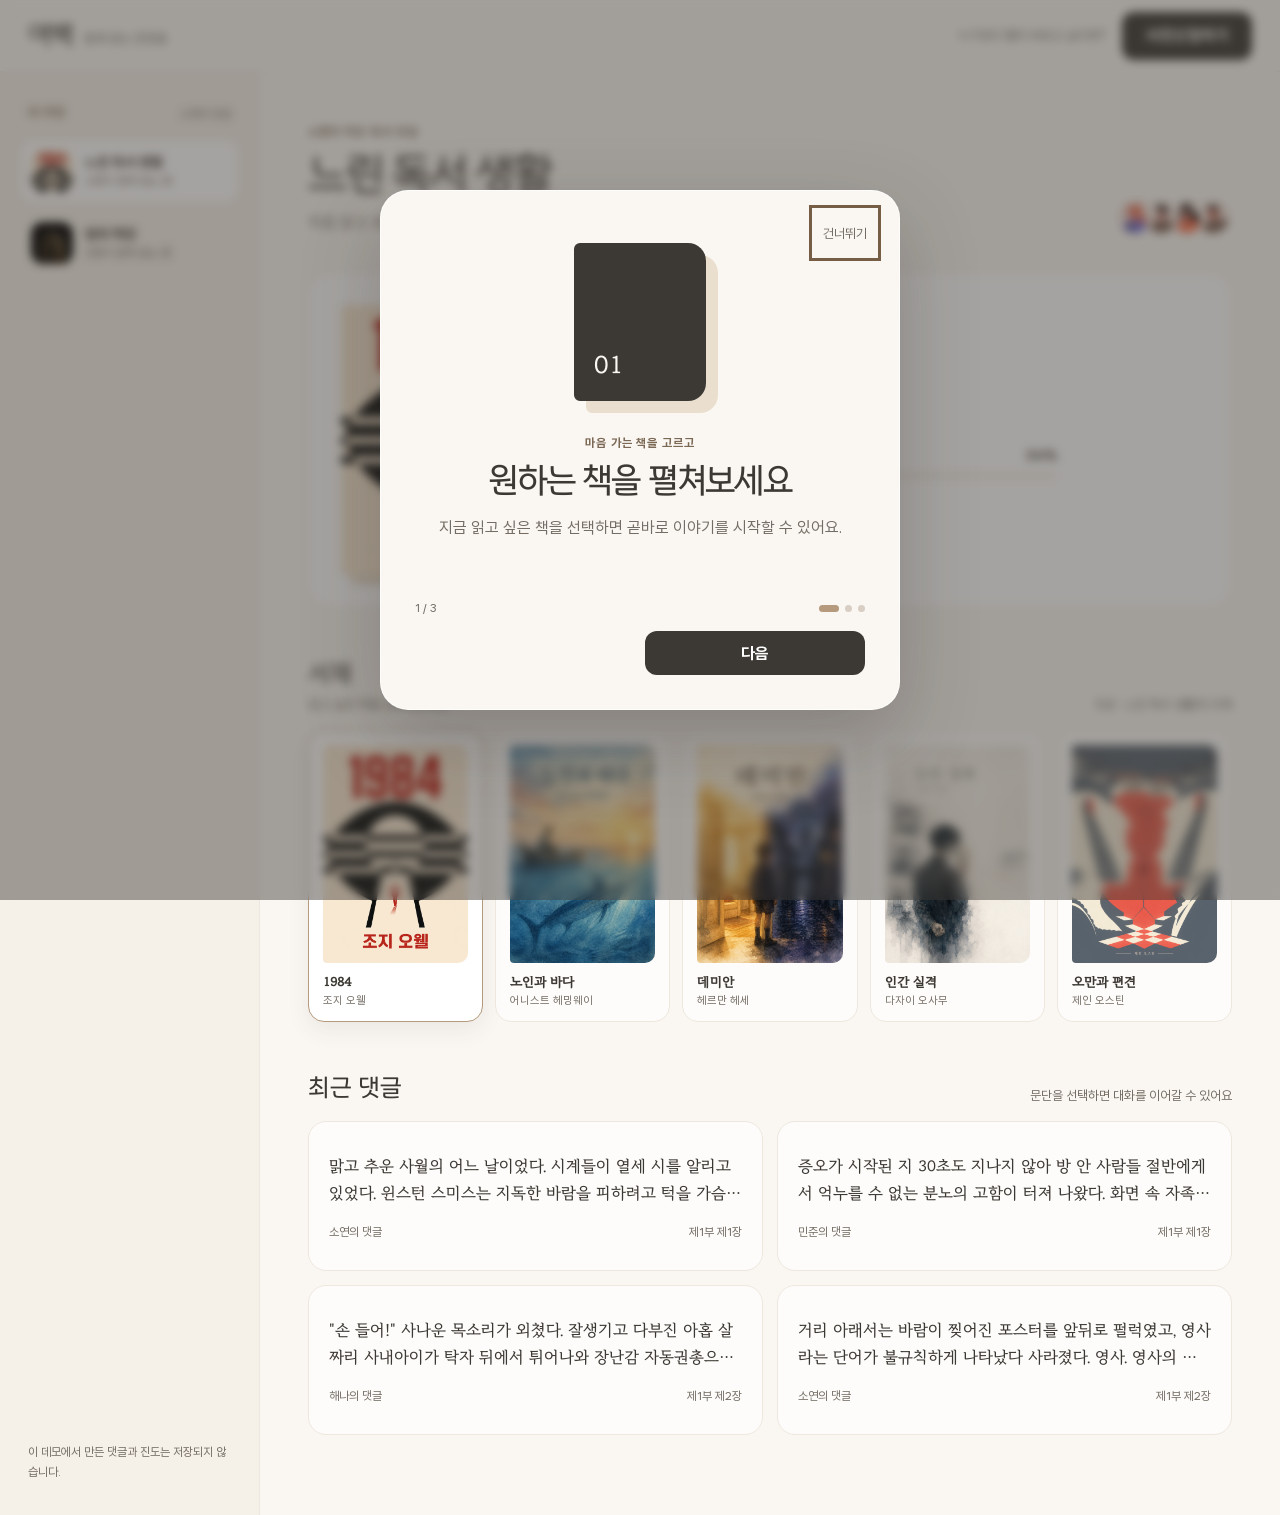
==== commit a77cd8ba: "fix: 튜토리얼 다음 버튼 위치 고정 이전 버튼이 숨겨진 첫 단계에서도 다음 버튼이 그리드의 오른쪽 열을 유지하도록 배치한다.  Confidence: high  Scope-ris" ====
--- a/index.html
+++ b/index.html
@@ -7,7 +7,7 @@
   <meta name="waitlist-endpoint" content="https://yeobaek.duckdns.org/api/pre-registrations">
   <title>여백 — 함께 읽는 독서 모임</title>
   <link rel="icon" type="image/png" sizes="256x256" href="/images/app-icon.png">
-  <link rel="stylesheet" href="/css/landing.css?v=20260827-4">
+  <link rel="stylesheet" href="/css/landing.css?v=20260827-5">
 </head>
 <body>
   <div id="app" class="app-shell" data-view="home">
--- a/css/landing.css
+++ b/css/landing.css
@@ -226,6 +226,7 @@
 .tutorial-dot { width: 7px; height: 7px; border-radius: 50%; background: #d8cec3; }
 .tutorial-dot.is-current { width: 20px; border-radius: 99px; background: var(--accent); }
 .tutorial-actions { margin-top: 16px; display: grid; grid-template-columns: 1fr 1fr; gap: 10px; }
+.tutorial-actions #tutorial-next { grid-column: 2; }
 .toast { max-width: min(420px, calc(100vw - 32px)); padding: 12px 16px; border: 1px solid var(--line); border-radius: 12px; background: var(--ink); color: var(--surface); position: fixed; left: 50%; bottom: 24px; z-index: 100; transform: translate(-50%, 20px); opacity: 0; pointer-events: none; font-size: 13px; transition: opacity 180ms ease, transform 180ms ease; }
 .toast.is-visible { opacity: 1; transform: translate(-50%, 0); }
 
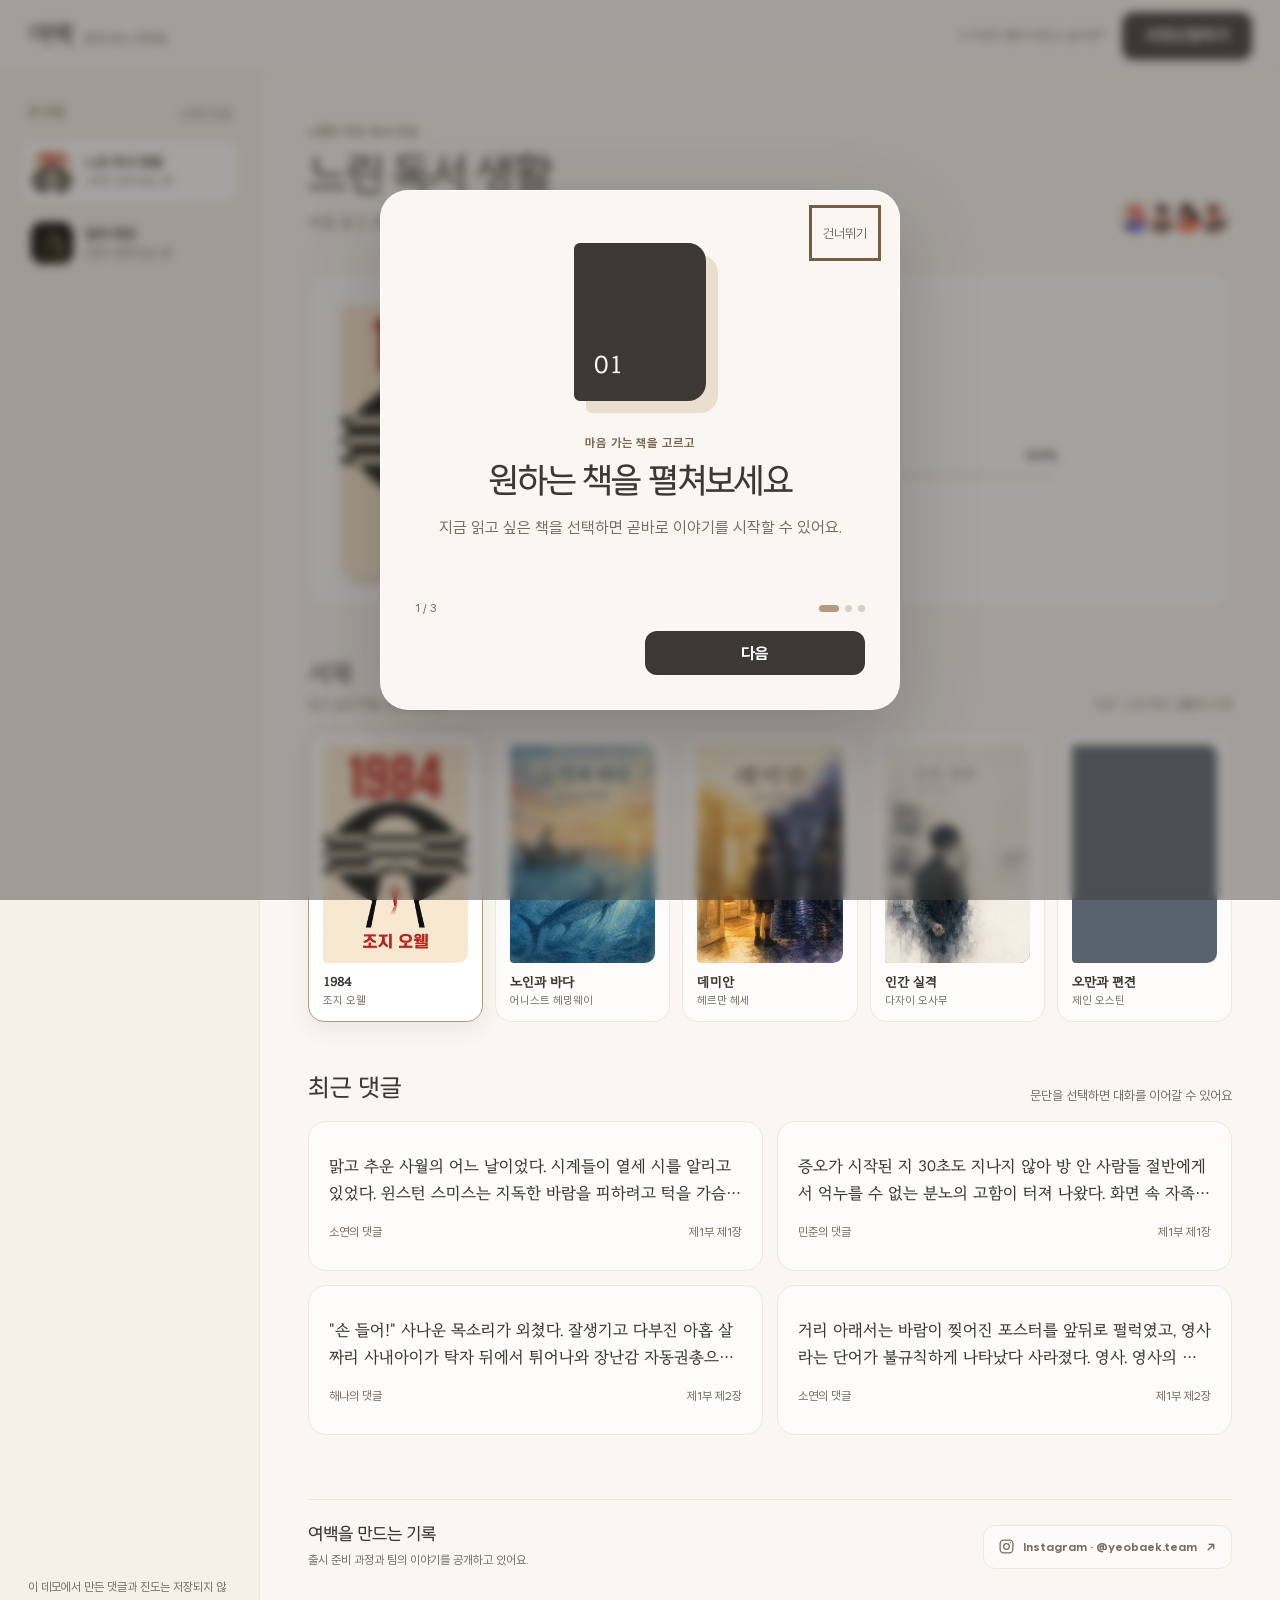
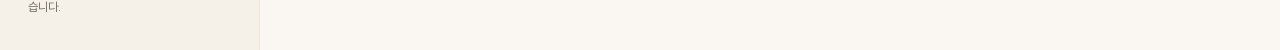
==== commit f990c6e5: "feat: Instagram 신뢰 링크 추가 홈 하단과 사전신청 모달에 여백 팀의 공개 제작 기록으로 Instagram 계정을 노출한다.  링크는 새 탭으로 열고 Instagram" ====
--- a/index.html
+++ b/index.html
@@ -5,9 +5,10 @@
   <meta name="viewport" content="width=device-width, initial-scale=1">
   <meta name="description" content="함께 읽고, 문단에서 대화하는 여백의 브라우저 데모">
   <meta name="waitlist-endpoint" content="https://yeobaek.duckdns.org/api/pre-registrations">
+  <meta name="naver-analytics-id" content="2aa97e3d61f248">
   <title>여백 — 함께 읽는 독서 모임</title>
   <link rel="icon" type="image/png" sizes="256x256" href="/images/app-icon.png">
-  <link rel="stylesheet" href="/css/landing.css?v=20260827-5">
+  <link rel="stylesheet" href="/css/landing.css?v=20260828-1">
 </head>
 <body>
   <div id="app" class="app-shell" data-view="home">
@@ -85,6 +86,18 @@
           </div>
           <div id="activity-list" class="activity-list"></div>
         </section>
+
+        <footer class="team-proof">
+          <div class="team-proof-copy">
+            <strong>여백을 만드는 기록</strong>
+            <span>출시 준비 과정과 팀의 이야기를 공개하고 있어요.</span>
+          </div>
+          <a class="instagram-link" href="https://www.instagram.com/yeobaek.team/" target="_blank" rel="noopener noreferrer" data-action="open-instagram" aria-label="Instagram에서 여백 팀의 제작 기록 보기">
+            <svg aria-hidden="true" viewBox="0 0 24 24"><rect x="3" y="3" width="18" height="18" rx="5"/><circle cx="12" cy="12" r="4"/><path d="M17.5 6.5h.01"/></svg>
+            <span>Instagram · @yeobaek.team</span>
+            <span aria-hidden="true">↗</span>
+          </a>
+        </footer>
       </section>
     </main>
 
@@ -196,6 +209,11 @@
           <p>여백이 출시되면 가장 먼저 알려드릴게요.</p>
           <button class="button button-primary" type="button" data-action="close-waitlist">확인</button>
         </div>
+
+        <p class="waitlist-social-proof">
+          <span>여백을 만드는 과정이 궁금하다면</span>
+          <a href="https://www.instagram.com/yeobaek.team/" target="_blank" rel="noopener noreferrer" data-action="open-instagram">@yeobaek.team에서 확인할 수 있어요 <span aria-hidden="true">↗</span></a>
+        </p>
       </section>
     </div>
 
@@ -221,6 +239,7 @@
 
     <div id="toast" class="toast" role="status" aria-live="polite" aria-atomic="true"></div>
   </div>
-  <script src="/js/demo.js?v=20260827-4" defer></script>
+  <script src="/js/analytics.js?v=20260828-2" defer></script>
+  <script src="/js/demo.js?v=20260828-2" defer></script>
 </body>
 </html>
--- a/css/landing.css
+++ b/css/landing.css
@@ -49,7 +49,7 @@
 button, textarea, input, select { font: inherit; }
 button { color: inherit; }
 button, input[type="range"] { cursor: pointer; }
-button:focus-visible, textarea:focus-visible, input:focus-visible, select:focus-visible, #chapter-title:focus-visible { outline: 3px solid var(--focus); outline-offset: 3px; }
+button:focus-visible, a:focus-visible, textarea:focus-visible, input:focus-visible, select:focus-visible, #chapter-title:focus-visible { outline: 3px solid var(--focus); outline-offset: 3px; }
 svg { width: 20px; height: 20px; fill: none; stroke: currentColor; stroke-width: 1.8; stroke-linecap: round; stroke-linejoin: round; }
 
 .app-shell { min-height: 100dvh; }
@@ -124,6 +124,13 @@
 .activity-card { min-height: 150px; padding: 20px; border: 1px solid var(--line); border-radius: 18px; background: rgba(255,255,255,.64); text-align: left; }
 .activity-card blockquote { margin: 0 0 18px; font-family: var(--reader); line-height: 1.7; display: -webkit-box; -webkit-line-clamp: 2; -webkit-box-orient: vertical; overflow: hidden; }
 .activity-meta { display: flex; justify-content: space-between; gap: 16px; color: var(--muted); font-size: 12px; }
+.team-proof { margin-top: 64px; padding-top: 24px; border-top: 1px solid var(--line); display: flex; align-items: center; justify-content: space-between; gap: 24px; }
+.team-proof-copy strong, .team-proof-copy span { display: block; }
+.team-proof-copy strong { font-family: var(--brand); font-size: 17px; }
+.team-proof-copy span { margin-top: 6px; color: var(--muted); font-size: 12px; line-height: 1.6; }
+.instagram-link { min-height: 44px; padding: 0 14px; border: 1px solid var(--line); border-radius: 12px; display: inline-flex; align-items: center; gap: 8px; flex: 0 0 auto; color: var(--muted); background: rgba(255,255,255,.56); text-decoration: none; font-size: 12px; font-weight: 650; transition: color 180ms ease, border-color 180ms ease, background 180ms ease; }
+.instagram-link svg { width: 17px; height: 17px; }
+.instagram-link:hover { color: var(--ink); border-color: #d8cec3; background: var(--surface); }
 
 .reader-view { min-height: calc(100dvh - 72px); grid-template-columns: 230px minmax(480px, 1fr) 360px; }
 .reader-view:not([hidden]) { display: grid; }
@@ -212,6 +219,10 @@
 .waitlist-success h3 { margin: 0; font-family: var(--brand); font-size: 26px; }
 .waitlist-success p { margin: 10px 0 24px; color: var(--muted); line-height: 1.65; }
 .waitlist-success .button { width: 100%; }
+.waitlist-social-proof { margin: 20px 0 0; padding-top: 17px; border-top: 1px solid var(--line); color: var(--muted); font-size: 11px; line-height: 1.6; }
+.waitlist-social-proof span, .waitlist-social-proof a { display: block; }
+.waitlist-social-proof a { width: fit-content; margin: 3px auto 0; color: #665342; font-weight: 700; text-underline-offset: 3px; }
+.waitlist-social-proof a span { display: inline; }
 .tutorial-backdrop { padding: 24px; position: fixed; inset: 0; z-index: 120; display: grid; place-items: center; background: rgba(60,56,51,.46); backdrop-filter: blur(5px); }
 .tutorial-dialog { width: min(520px, 100%); min-height: 520px; padding: 34px; border: 1px solid rgba(255,255,255,.72); border-radius: 28px; background: var(--paper); box-shadow: 0 28px 80px rgba(40,35,30,.24); position: relative; display: flex; flex-direction: column; }
 .tutorial-skip { min-height: 44px; padding: 0 8px; border: 0; background: transparent; color: var(--muted); position: absolute; top: 20px; right: 24px; font-size: 13px; }
@@ -278,6 +289,8 @@
   .book-catalog { display: flex; overflow-x: auto; margin-inline: -16px; padding: 0 16px 8px; scroll-snap-type: x mandatory; }
   .book-choice { min-width: 142px; scroll-snap-align: start; }
   .activity-list { grid-template-columns: 1fr; }
+  .team-proof { margin-top: 48px; align-items: flex-start; flex-direction: column; gap: 16px; }
+  .instagram-link { width: 100%; justify-content: center; }
   .reader-view { min-height: calc(100dvh - 62px); }
   .reader-view:not([hidden]) { display: block !important; }
   .reader-nav { display: none; }
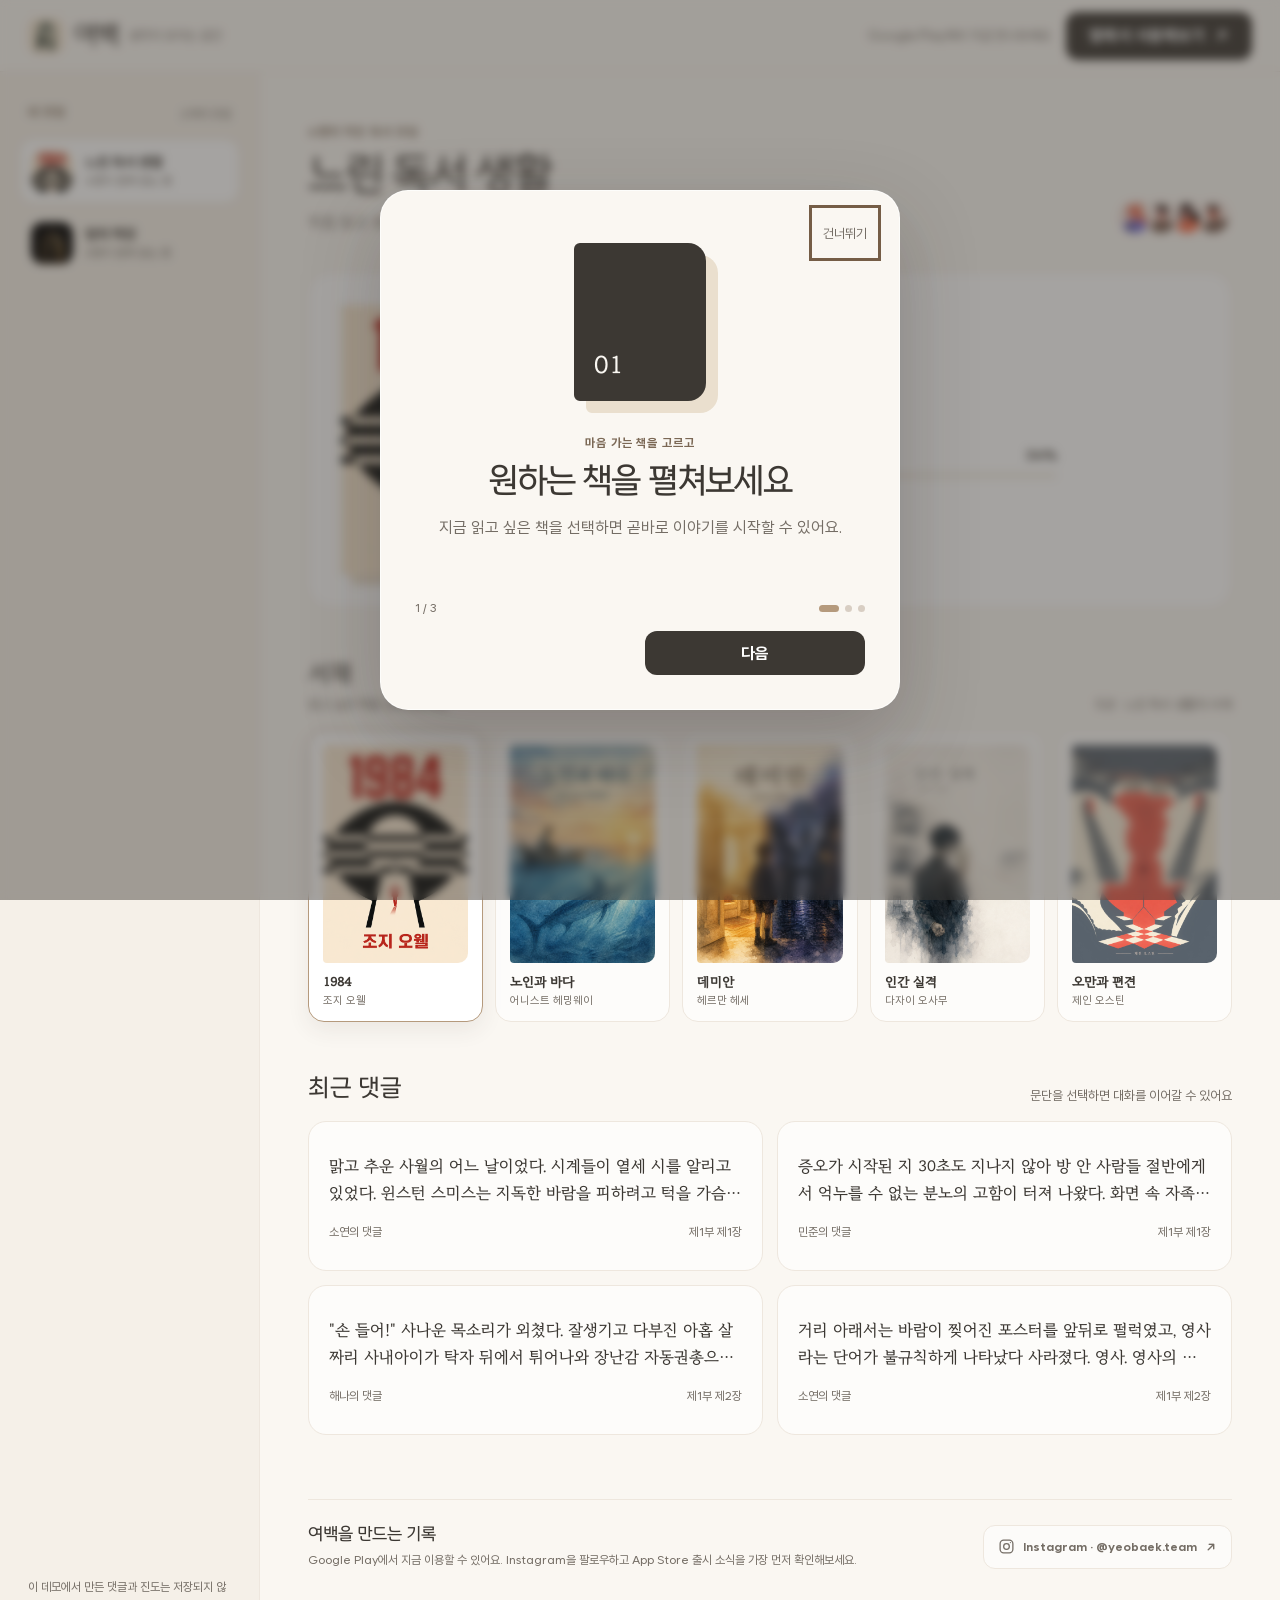
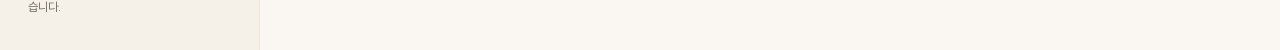
==== commit 0107d2dc: "feat: Google Play 앱 이용 흐름으로 전환 사전신청 모달과 이메일 수집 흐름을 제거하고 Google Play 앱 페이지로 바로 이동하도록 변경한다. 새 앱 프로필 아이" ====
--- a/index.html
+++ b/index.html
@@ -3,23 +3,26 @@
 <head>
   <meta charset="utf-8">
   <meta name="viewport" content="width=device-width, initial-scale=1">
-  <meta name="description" content="함께 읽고, 문단에서 대화하는 여백의 브라우저 데모">
-  <meta name="waitlist-endpoint" content="https://yeobaek.duckdns.org/api/pre-registrations">
+  <meta name="description" content="책을 읽으며 생각을 남기고 나누는 여백의 브라우저 데모">
   <meta name="naver-analytics-id" content="2aa97e3d61f248">
-  <title>여백 — 함께 읽는 독서 모임</title>
-  <link rel="icon" type="image/png" sizes="256x256" href="/images/app-icon.png">
-  <link rel="stylesheet" href="/css/landing.css?v=20260828-1">
+  <title>여백 — 생각이 모이는 공간</title>
+  <link rel="icon" type="image/png" sizes="512x512" href="/images/app-icon.png?v=20260901-1">
+  <link rel="stylesheet" href="/css/landing.css?v=20260901-1">
 </head>
 <body>
   <div id="app" class="app-shell" data-view="home">
     <header class="topbar">
       <button class="brand" type="button" data-action="go-home" aria-label="여백 모임 홈으로 이동">
+        <img class="brand-icon" src="/images/app-icon.png?v=20260901-1" width="36" height="36" alt="" aria-hidden="true">
         <span class="brand-mark" aria-hidden="true">여백</span>
-        <span class="brand-copy">함께 읽는 문장들</span>
+        <span class="brand-copy">생각이 모이는 공간</span>
       </button>
       <div class="topbar-actions">
-        <span class="session-note">누구보다 빨리 써보고 싶다면?</span>
-        <button class="button button-primary waitlist-cta" type="button" data-action="open-waitlist">사전신청하기</button>
+        <span class="session-note">Google Play에서 지금 만나보세요</span>
+        <a class="button button-primary app-cta" href="https://play.google.com/store/apps/details?id=com.yeobaek&amp;hl=ko" target="_blank" rel="noopener noreferrer" data-action="open-google-play" aria-label="Google Play에서 여백 앱 사용해보기">
+          앱에서 사용해보기
+          <span aria-hidden="true">↗</span>
+        </a>
       </div>
     </header>
 
@@ -90,7 +93,7 @@
         <footer class="team-proof">
           <div class="team-proof-copy">
             <strong>여백을 만드는 기록</strong>
-            <span>출시 준비 과정과 팀의 이야기를 공개하고 있어요.</span>
+            <span>Google Play에서 지금 이용할 수 있어요. Instagram을 팔로우하고 App Store 출시 소식을 가장 먼저 확인해보세요.</span>
           </div>
           <a class="instagram-link" href="https://www.instagram.com/yeobaek.team/" target="_blank" rel="noopener noreferrer" data-action="open-instagram" aria-label="Instagram에서 여백 팀의 제작 기록 보기">
             <svg aria-hidden="true" viewBox="0 0 24 24"><rect x="3" y="3" width="18" height="18" rx="5"/><circle cx="12" cy="12" r="4"/><path d="M17.5 6.5h.01"/></svg>
@@ -174,49 +177,6 @@
       <button id="panel-scrim" class="panel-scrim" type="button" data-action="close-comments" aria-label="댓글 배경 닫기" tabindex="-1"></button>
     </main>
 
-    <div id="waitlist-backdrop" class="waitlist-backdrop" hidden>
-      <section id="waitlist-dialog" class="waitlist-dialog" role="dialog" aria-modal="true" aria-labelledby="waitlist-title" aria-describedby="waitlist-description waitlist-privacy" tabindex="-1">
-        <button class="icon-button waitlist-close" type="button" data-action="close-waitlist" aria-label="사전신청 창 닫기">
-          <svg aria-hidden="true" viewBox="0 0 24 24"><path d="m6 6 12 12M18 6 6 18"/></svg>
-        </button>
-        <img class="waitlist-app-icon" src="/images/app-icon.png" width="112" height="112" alt="여백 앱 아이콘">
-        <p class="eyebrow">곧 앱스토어에서 만나요</p>
-        <h2 id="waitlist-title">여백을 가장 먼저 만나보세요</h2>
-        <p id="waitlist-description" class="waitlist-description">지금 사전신청하면 출시 소식과 함께 누구보다 빠르게 이용할 수 있어요.</p>
-
-        <form id="waitlist-form" class="waitlist-form" novalidate>
-          <label class="waitlist-email-label" for="waitlist-email">이메일</label>
-          <div class="waitlist-field-row">
-            <input id="waitlist-email" name="email" type="email" required autocomplete="email" maxlength="254" inputmode="email" placeholder="name@example.com" aria-describedby="waitlist-privacy waitlist-status">
-            <button id="waitlist-submit" class="button button-primary" type="submit">사전신청하기</button>
-          </div>
-          <label class="waitlist-consent" for="waitlist-privacy-consent">
-            <input id="waitlist-privacy-consent" name="privacy_consent" type="checkbox" required>
-            <span><strong>개인정보 수집·이용에 동의해요. (필수)</strong></span>
-          </label>
-          <details id="waitlist-privacy" class="waitlist-privacy" open>
-            <summary>자세히 보기</summary>
-            <p><strong>수집·이용:</strong> 이메일 주소 · 여백 앱 출시 및 사전신청 안내 · 출시 안내 발송 후 30일 또는 동의 철회 시까지</p>
-            <p><strong>처리 위치:</strong> 국내 리전의 여백 서버에서 안전하게 처리합니다.</p>
-            <p>동의를 거부할 수 있지만, 동의하지 않으면 사전신청을 할 수 없습니다.</p>
-          </details>
-          <p id="waitlist-status" class="waitlist-status" role="status" aria-live="polite"></p>
-        </form>
-
-        <div id="waitlist-success" class="waitlist-success" role="status" aria-live="polite" hidden>
-          <span class="waitlist-success-mark" aria-hidden="true">✓</span>
-          <h3>사전신청이 완료됐어요</h3>
-          <p>여백이 출시되면 가장 먼저 알려드릴게요.</p>
-          <button class="button button-primary" type="button" data-action="close-waitlist">확인</button>
-        </div>
-
-        <p class="waitlist-social-proof">
-          <span>여백을 만드는 과정이 궁금하다면</span>
-          <a href="https://www.instagram.com/yeobaek.team/" target="_blank" rel="noopener noreferrer" data-action="open-instagram">@yeobaek.team에서 확인할 수 있어요 <span aria-hidden="true">↗</span></a>
-        </p>
-      </section>
-    </div>
-
     <div id="tutorial-backdrop" class="tutorial-backdrop" hidden>
       <section id="tutorial-dialog" class="tutorial-dialog" role="dialog" aria-modal="true" aria-labelledby="tutorial-title" aria-describedby="tutorial-description" tabindex="-1">
         <button id="tutorial-skip" class="tutorial-skip" type="button" data-action="tutorial-close">건너뛰기</button>
@@ -240,6 +200,6 @@
     <div id="toast" class="toast" role="status" aria-live="polite" aria-atomic="true"></div>
   </div>
   <script src="/js/analytics.js?v=20260828-2" defer></script>
-  <script src="/js/demo.js?v=20260828-2" defer></script>
+  <script src="/js/demo.js?v=20260901-1" defer></script>
 </body>
 </html>
--- a/css/landing.css
+++ b/css/landing.css
@@ -54,7 +54,8 @@
 
 .app-shell { min-height: 100dvh; }
 .topbar { height: 72px; padding: 0 28px; display: flex; align-items: center; justify-content: space-between; border-bottom: 1px solid var(--line); background: color-mix(in srgb, var(--paper) 94%, transparent); position: sticky; top: 0; z-index: 20; backdrop-filter: blur(12px); }
-.brand { display: flex; align-items: baseline; gap: 12px; padding: 8px 0; border: 0; background: none; }
+.brand { display: flex; align-items: center; gap: 10px; padding: 8px 0; border: 0; background: none; }
+.brand-icon { width: 36px; height: 36px; display: block; border-radius: 10px; }
 .brand-mark { font-family: var(--brand); font-size: 26px; font-weight: 700; letter-spacing: -.04em; }
 .brand-copy { color: var(--muted); font-size: 13px; }
 .topbar-actions { display: flex; align-items: center; gap: 16px; }
@@ -64,7 +65,7 @@
 .button-primary:disabled { cursor: not-allowed; opacity: .42; }
 .button-ghost { background: transparent; border-color: #d8cec3; }
 .button-small { min-height: 40px; padding-inline: 15px; }
-.waitlist-cta { min-height: 48px; padding-inline: 22px; font-weight: 750; }
+.app-cta { min-height: 48px; padding-inline: 22px; font-weight: 750; text-decoration: none; }
 
 .loading-state { min-height: calc(100dvh - 72px); display: flex; gap: 12px; align-items: center; justify-content: center; color: var(--muted); }
 .loading-dot { width: 10px; height: 10px; border-radius: 50%; background: var(--accent); animation: breathe 1s ease-in-out infinite alternate; }
@@ -195,34 +196,6 @@
 .form-footer { margin-top: 8px; display: flex; align-items: center; justify-content: space-between; gap: 12px; color: var(--muted); font-size: 11px; }
 .form-actions { display: flex; gap: 6px; }
 .panel-scrim { display: none; }
-.waitlist-backdrop { padding: 24px; position: fixed; inset: 0; z-index: 130; display: grid; place-items: center; background: rgba(60,56,51,.5); backdrop-filter: blur(6px); }
-.waitlist-dialog { width: min(520px, 100%); max-height: calc(100dvh - 48px); overflow-y: auto; padding: 38px; border: 1px solid rgba(255,255,255,.72); border-radius: 28px; background: var(--paper); box-shadow: 0 28px 80px rgba(40,35,30,.28); position: relative; text-align: center; }
-.waitlist-close { position: absolute; top: 18px; right: 18px; }
-.waitlist-app-icon { width: 112px; height: 112px; margin: 2px auto 24px; display: block; border-radius: 28px; box-shadow: 0 14px 32px rgba(60,56,51,.16); }
-.waitlist-dialog h2 { margin: 10px 0 12px; font-family: var(--brand); font-size: clamp(27px, 5vw, 36px); letter-spacing: -.04em; word-break: keep-all; }
-.waitlist-description { max-width: 400px; margin: 0 auto; color: var(--muted); line-height: 1.75; word-break: keep-all; }
-.waitlist-form { margin-top: 28px; text-align: left; }
-.waitlist-email-label { display: block; margin-bottom: 9px; font-size: 13px; font-weight: 750; }
-.waitlist-field-row { display: grid; grid-template-columns: minmax(0, 1fr) auto; gap: 8px; }
-.waitlist-field-row input { width: 100%; min-width: 0; min-height: 48px; padding: 0 14px; border: 1px solid #d8cec3; border-radius: 12px; color: var(--ink); background: var(--surface); }
-.waitlist-field-row input::placeholder { color: #a49c94; }
-.waitlist-field-row input[aria-invalid="true"] { border-color: #a1493f; }
-.waitlist-consent { margin: 13px 0 0; display: flex; align-items: flex-start; gap: 9px; color: var(--ink); font-size: 12px; line-height: 1.5; cursor: pointer; }
-.waitlist-consent input { width: 16px; height: 16px; margin: 1px 0 0; flex: 0 0 auto; accent-color: var(--ink); }
-.waitlist-consent input[aria-invalid="true"] { outline: 2px solid #a1493f; outline-offset: 2px; }
-.waitlist-privacy { margin: 8px 0 0 25px; color: var(--muted); font-size: 11px; line-height: 1.55; }
-.waitlist-privacy summary { width: fit-content; cursor: pointer; text-decoration: underline; text-underline-offset: 2px; }
-.waitlist-privacy p { margin: 7px 0 0; }
-.waitlist-status { min-height: 20px; margin: 8px 0 0; color: #98433a; font-size: 13px; line-height: 1.5; }
-.waitlist-success { padding-top: 10px; }
-.waitlist-success-mark { width: 54px; height: 54px; margin: 0 auto 18px; border-radius: 50%; display: grid; place-items: center; background: var(--highlight); color: #5d4d3c; font-size: 25px; font-weight: 750; }
-.waitlist-success h3 { margin: 0; font-family: var(--brand); font-size: 26px; }
-.waitlist-success p { margin: 10px 0 24px; color: var(--muted); line-height: 1.65; }
-.waitlist-success .button { width: 100%; }
-.waitlist-social-proof { margin: 20px 0 0; padding-top: 17px; border-top: 1px solid var(--line); color: var(--muted); font-size: 11px; line-height: 1.6; }
-.waitlist-social-proof span, .waitlist-social-proof a { display: block; }
-.waitlist-social-proof a { width: fit-content; margin: 3px auto 0; color: #665342; font-weight: 700; text-underline-offset: 3px; }
-.waitlist-social-proof a span { display: inline; }
 .tutorial-backdrop { padding: 24px; position: fixed; inset: 0; z-index: 120; display: grid; place-items: center; background: rgba(60,56,51,.46); backdrop-filter: blur(5px); }
 .tutorial-dialog { width: min(520px, 100%); min-height: 520px; padding: 34px; border: 1px solid rgba(255,255,255,.72); border-radius: 28px; background: var(--paper); box-shadow: 0 28px 80px rgba(40,35,30,.24); position: relative; display: flex; flex-direction: column; }
 .tutorial-skip { min-height: 44px; padding: 0 8px; border: 0; background: transparent; color: var(--muted); position: absolute; top: 20px; right: 24px; font-size: 13px; }
@@ -268,7 +241,7 @@
   .topbar { height: 62px; padding: 0 16px; }
   .brand-copy, .session-note { display: none; }
   .button-ghost { min-height: 40px; padding-inline: 12px; font-size: 12px; }
-  .waitlist-cta { min-height: 44px; padding-inline: 16px; font-size: 13px; }
+  .app-cta { min-height: 44px; padding-inline: 16px; font-size: 13px; }
   .home-view { min-height: calc(100dvh - 62px); grid-template-columns: 1fr; }
   .club-nav { padding: 18px 16px 0; border: 0; background: var(--paper); display: block; }
   .nav-heading { padding: 0 0 10px; }
@@ -319,12 +292,6 @@
   .tutorial-dialog { min-height: min(610px, calc(100dvh - 24px)); padding: 30px 22px 22px; border-radius: 26px; }
   .tutorial-symbol { width: 112px; height: 136px; margin-top: 12px; margin-bottom: 28px; }
   .tutorial-skip { top: 14px; right: 16px; }
-  .waitlist-backdrop { padding: 12px; align-items: end; }
-  .waitlist-dialog { max-height: calc(100dvh - 24px); padding: 32px 22px 22px; border-radius: 26px; }
-  .waitlist-app-icon { width: 88px; height: 88px; margin-bottom: 20px; border-radius: 23px; }
-  .waitlist-field-row { grid-template-columns: 1fr; }
-  .waitlist-field-row .button { width: 100%; }
-  .waitlist-close { top: 12px; right: 12px; }
 }
 
 @media (prefers-reduced-motion: reduce) {
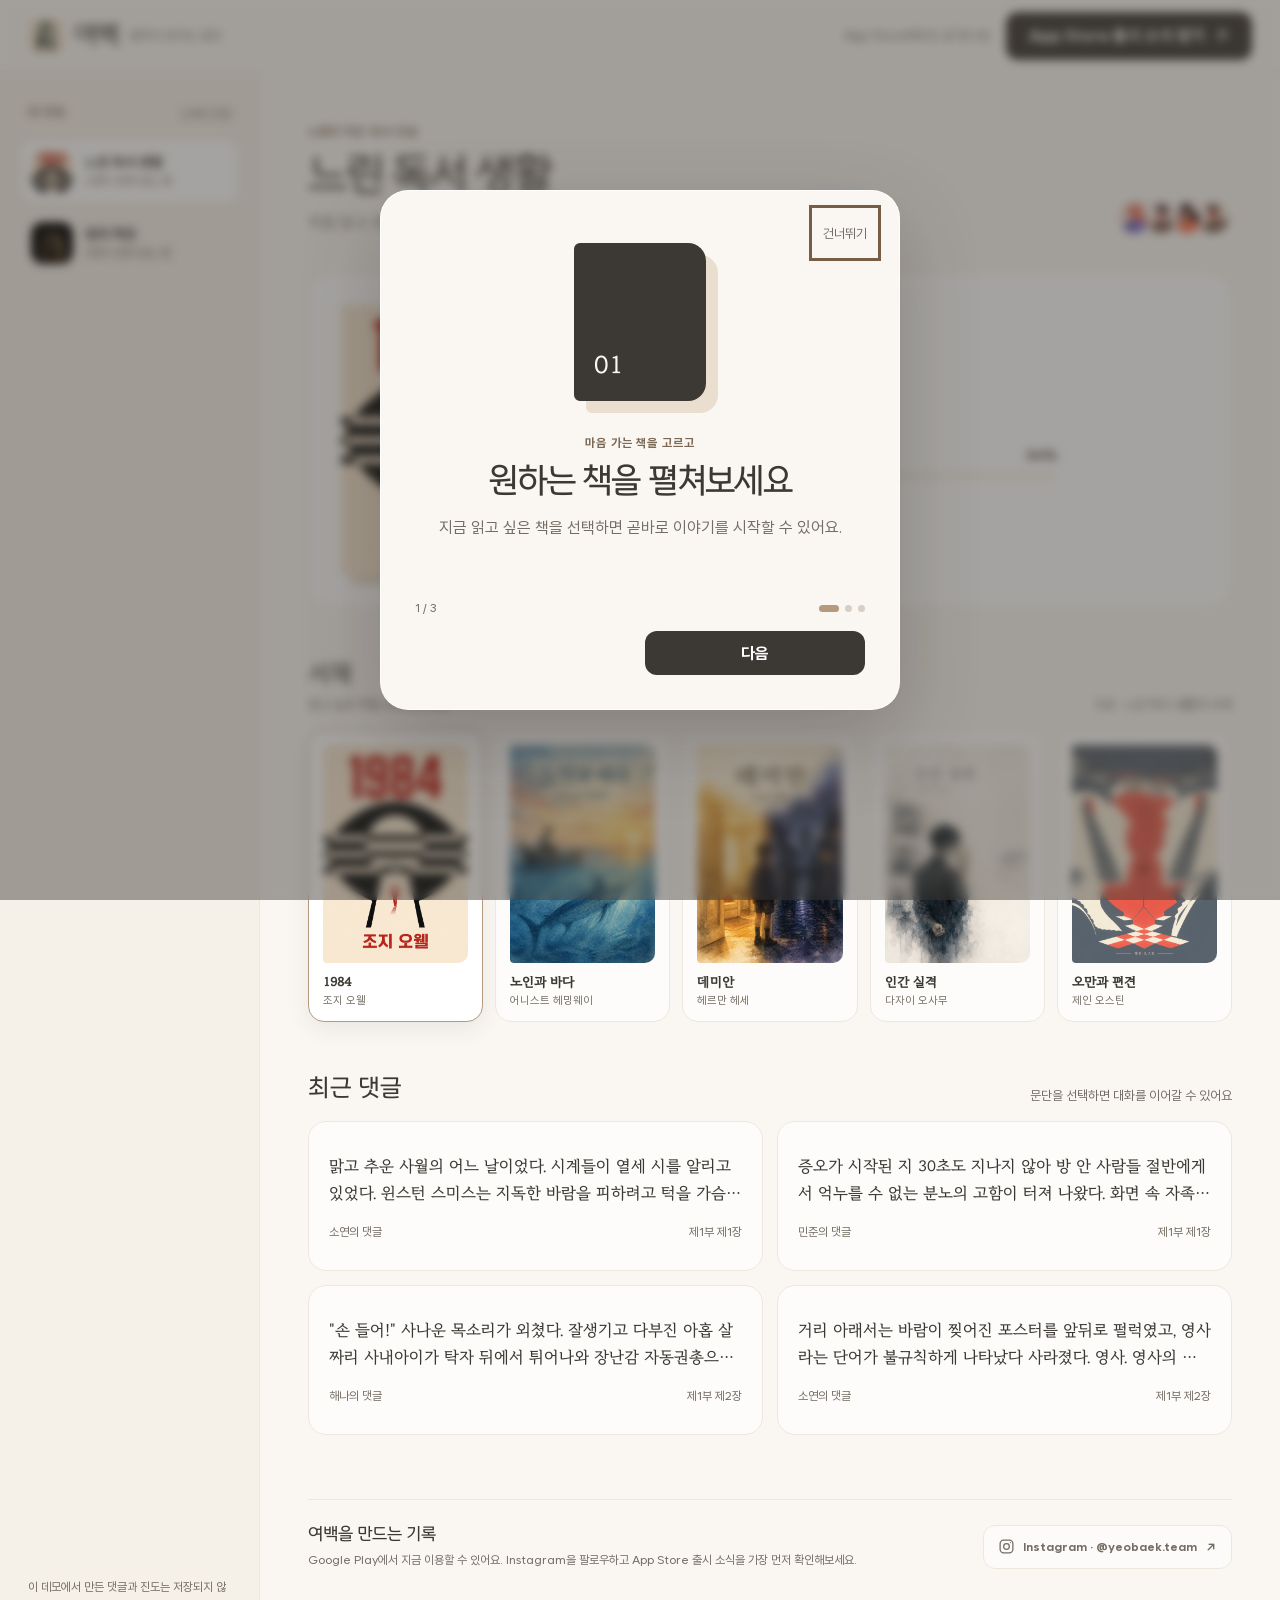
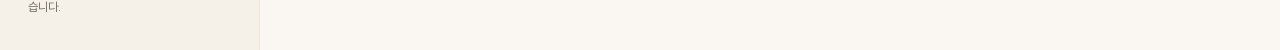
==== commit 444861ec: "feat: 운영체제별 앱 CTA 분기 Android 방문자는 Google Play로 안내하고 그 외 환경은 App Store 출시 소식을 받을 수 있도록 Instagram으로 연결" ====
--- a/index.html
+++ b/index.html
@@ -18,9 +18,9 @@
         <span class="brand-copy">생각이 모이는 공간</span>
       </button>
       <div class="topbar-actions">
-        <span class="session-note">Google Play에서 지금 만나보세요</span>
-        <a class="button button-primary app-cta" href="https://play.google.com/store/apps/details?id=com.yeobaek&amp;hl=ko" target="_blank" rel="noopener noreferrer" data-action="open-google-play" aria-label="Google Play에서 여백 앱 사용해보기">
-          앱에서 사용해보기
+        <span id="app-cta-note" class="session-note">App Store에서도 곧 만나요</span>
+        <a id="app-cta" class="button button-primary app-cta" href="https://www.instagram.com/yeobaek.team/" target="_blank" rel="noopener noreferrer" data-action="open-app-store-instagram" aria-label="Instagram에서 여백의 App Store 출시 소식 받기">
+          <span id="app-cta-label">App Store 출시 소식 받기</span>
           <span aria-hidden="true">↗</span>
         </a>
       </div>
@@ -200,6 +200,6 @@
     <div id="toast" class="toast" role="status" aria-live="polite" aria-atomic="true"></div>
   </div>
   <script src="/js/analytics.js?v=20260828-2" defer></script>
-  <script src="/js/demo.js?v=20260901-1" defer></script>
+  <script src="/js/demo.js?v=20260901-2" defer></script>
 </body>
 </html>
